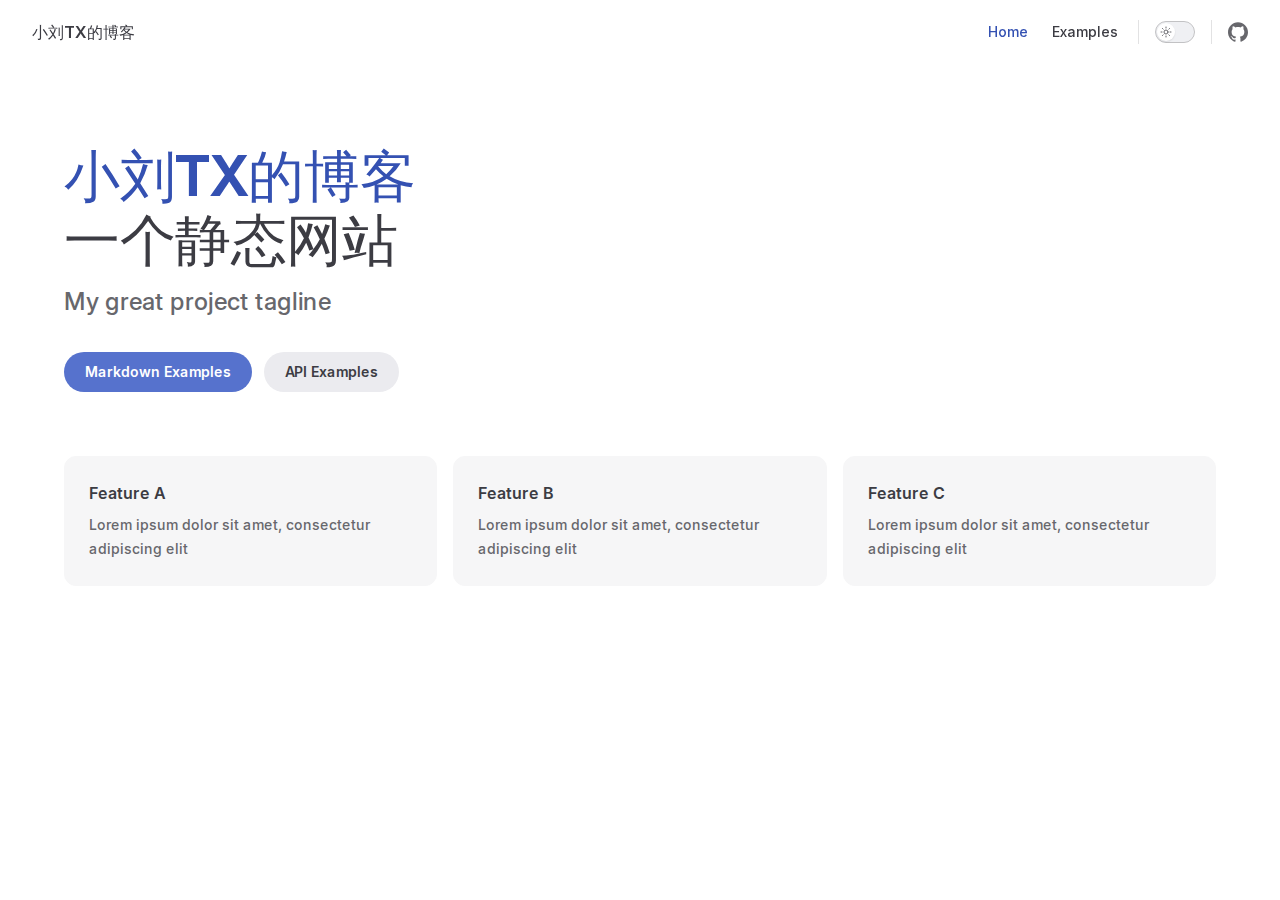
==== index.html @ 3597d949 "Add files via upload" ====
<!DOCTYPE html>
<html lang="en-US" dir="ltr">
  <head>
    <meta charset="utf-8">
    <meta name="viewport" content="width=device-width,initial-scale=1">
    <title>小刘TX的博客</title>
    <meta name="description" content="一个静态网站">
    <meta name="generator" content="VitePress v1.6.3">
    <link rel="preload stylesheet" href="/assets/style.DR-BJpzL.css" as="style">
    <link rel="preload stylesheet" href="/vp-icons.css" as="style">
    
    <script type="module" src="/assets/app.DN-K2FAy.js"></script>
    <link rel="preload" href="/assets/inter-roman-latin.Di8DUHzh.woff2" as="font" type="font/woff2" crossorigin="">
    <link rel="modulepreload" href="/assets/chunks/theme.DOI5r0Nc.js">
    <link rel="modulepreload" href="/assets/chunks/framework.Dh1jimFm.js">
    <link rel="modulepreload" href="/assets/index.md.BdASEzcj.lean.js">
    <script id="check-dark-mode">(()=>{const e=localStorage.getItem("vitepress-theme-appearance")||"auto",a=window.matchMedia("(prefers-color-scheme: dark)").matches;(!e||e==="auto"?a:e==="dark")&&document.documentElement.classList.add("dark")})();</script>
    <script id="check-mac-os">document.documentElement.classList.toggle("mac",/Mac|iPhone|iPod|iPad/i.test(navigator.platform));</script>
  </head>
  <body>
    <div id="app"><div class="Layout" data-v-cffda653><!--[--><!--]--><!--[--><span tabindex="-1" data-v-fb5bf28b></span><a href="#VPContent" class="VPSkipLink visually-hidden" data-v-fb5bf28b>Skip to content</a><!--]--><!----><header class="VPNav" data-v-cffda653 data-v-5a8ce4e8><div class="VPNavBar" data-v-5a8ce4e8 data-v-604f4d9f><div class="wrapper" data-v-604f4d9f><div class="container" data-v-604f4d9f><div class="title" data-v-604f4d9f><div class="VPNavBarTitle" data-v-604f4d9f data-v-f2cc0f52><a class="title" href="/" data-v-f2cc0f52><!--[--><!--]--><!----><span data-v-f2cc0f52>小刘TX的博客</span><!--[--><!--]--></a></div></div><div class="content" data-v-604f4d9f><div class="content-body" data-v-604f4d9f><!--[--><!--]--><div class="VPNavBarSearch search" data-v-604f4d9f><!----></div><nav aria-labelledby="main-nav-aria-label" class="VPNavBarMenu menu" data-v-604f4d9f data-v-b6fa5ab4><span id="main-nav-aria-label" class="visually-hidden" data-v-b6fa5ab4> Main Navigation </span><!--[--><!--[--><a class="VPLink link VPNavBarMenuLink active" href="/" tabindex="0" data-v-b6fa5ab4 data-v-6e73f214><!--[--><span data-v-6e73f214>Home</span><!--]--></a><!--]--><!--[--><a class="VPLink link VPNavBarMenuLink" href="/markdown-examples.html" tabindex="0" data-v-b6fa5ab4 data-v-6e73f214><!--[--><span data-v-6e73f214>Examples</span><!--]--></a><!--]--><!--]--></nav><!----><div class="VPNavBarAppearance appearance" data-v-604f4d9f data-v-b0b735d3><button class="VPSwitch VPSwitchAppearance" type="button" role="switch" title aria-checked="false" data-v-b0b735d3 data-v-f0756e4e data-v-28f9c697><span class="check" data-v-28f9c697><span class="icon" data-v-28f9c697><!--[--><span class="vpi-sun sun" data-v-f0756e4e></span><span class="vpi-moon moon" data-v-f0756e4e></span><!--]--></span></span></button></div><div class="VPSocialLinks VPNavBarSocialLinks social-links" data-v-604f4d9f data-v-5e07766b data-v-6dfe697a><!--[--><a class="VPSocialLink no-icon" href="https://github.com/vuejs/vitepress" aria-label="github" target="_blank" rel="noopener" data-v-6dfe697a data-v-dd1ff30a><span class="vpi-social-github"></span></a><!--]--></div><div class="VPFlyout VPNavBarExtra extra" data-v-604f4d9f data-v-d8165bf3 data-v-608fc5df><button type="button" class="button" aria-haspopup="true" aria-expanded="false" aria-label="extra navigation" data-v-608fc5df><span class="vpi-more-horizontal icon" data-v-608fc5df></span></button><div class="menu" data-v-608fc5df><div class="VPMenu" data-v-608fc5df data-v-5457ece8><!----><!--[--><!--[--><!----><div class="group" data-v-d8165bf3><div class="item appearance" data-v-d8165bf3><p class="label" data-v-d8165bf3>Appearance</p><div class="appearance-action" data-v-d8165bf3><button class="VPSwitch VPSwitchAppearance" type="button" role="switch" title aria-checked="false" data-v-d8165bf3 data-v-f0756e4e data-v-28f9c697><span class="check" data-v-28f9c697><span class="icon" data-v-28f9c697><!--[--><span class="vpi-sun sun" data-v-f0756e4e></span><span class="vpi-moon moon" data-v-f0756e4e></span><!--]--></span></span></button></div></div></div><div class="group" data-v-d8165bf3><div class="item social-links" data-v-d8165bf3><div class="VPSocialLinks social-links-list" data-v-d8165bf3 data-v-6dfe697a><!--[--><a class="VPSocialLink no-icon" href="https://github.com/vuejs/vitepress" aria-label="github" target="_blank" rel="noopener" data-v-6dfe697a data-v-dd1ff30a><span class="vpi-social-github"></span></a><!--]--></div></div></div><!--]--><!--]--></div></div></div><!--[--><!--]--><button type="button" class="VPNavBarHamburger hamburger" aria-label="mobile navigation" aria-expanded="false" aria-controls="VPNavScreen" data-v-604f4d9f data-v-2de481cb><span class="container" data-v-2de481cb><span class="top" data-v-2de481cb></span><span class="middle" data-v-2de481cb></span><span class="bottom" data-v-2de481cb></span></span></button></div></div></div></div><div class="divider" data-v-604f4d9f><div class="divider-line" data-v-604f4d9f></div></div></div><!----></header><!----><!----><div class="VPContent is-home" id="VPContent" data-v-cffda653 data-v-0aaffb21><div class="VPHome" data-v-0aaffb21 data-v-26cb7b18><!--[--><!--]--><div class="VPHero VPHomeHero" data-v-26cb7b18 data-v-3a90481c><div class="container" data-v-3a90481c><div class="main" data-v-3a90481c><!--[--><!--]--><!--[--><h1 class="heading" data-v-3a90481c><span class="name clip" data-v-3a90481c>小刘TX的博客</span><span class="text" data-v-3a90481c>一个静态网站</span></h1><p class="tagline" data-v-3a90481c>My great project tagline</p><!--]--><!--[--><!--]--><div class="actions" data-v-3a90481c><!--[--><div class="action" data-v-3a90481c><a class="VPButton medium brand" href="/markdown-examples.html" data-v-3a90481c data-v-71d1b9db>Markdown Examples</a></div><div class="action" data-v-3a90481c><a class="VPButton medium alt" href="/api-examples.html" data-v-3a90481c data-v-71d1b9db>API Examples</a></div><!--]--></div><!--[--><!--]--></div><!----></div></div><!--[--><!--]--><!--[--><!--]--><div class="VPFeatures VPHomeFeatures" data-v-26cb7b18 data-v-6d225be8><div class="container" data-v-6d225be8><div class="items" data-v-6d225be8><!--[--><div class="grid-3 item" data-v-6d225be8><div class="VPLink no-icon VPFeature" data-v-6d225be8 data-v-af49fdbc><!--[--><article class="box" data-v-af49fdbc><!----><h2 class="title" data-v-af49fdbc>Feature A</h2><p class="details" data-v-af49fdbc>Lorem ipsum dolor sit amet, consectetur adipiscing elit</p><!----></article><!--]--></div></div><div class="grid-3 item" data-v-6d225be8><div class="VPLink no-icon VPFeature" data-v-6d225be8 data-v-af49fdbc><!--[--><article class="box" data-v-af49fdbc><!----><h2 class="title" data-v-af49fdbc>Feature B</h2><p class="details" data-v-af49fdbc>Lorem ipsum dolor sit amet, consectetur adipiscing elit</p><!----></article><!--]--></div></div><div class="grid-3 item" data-v-6d225be8><div class="VPLink no-icon VPFeature" data-v-6d225be8 data-v-af49fdbc><!--[--><article class="box" data-v-af49fdbc><!----><h2 class="title" data-v-af49fdbc>Feature C</h2><p class="details" data-v-af49fdbc>Lorem ipsum dolor sit amet, consectetur adipiscing elit</p><!----></article><!--]--></div></div><!--]--></div></div></div><!--[--><!--]--><div class="vp-doc container" style="" data-v-26cb7b18 data-v-131999ff><!--[--><div style="position:relative;" data-v-26cb7b18><div></div></div><!--]--></div></div></div><!----><!--[--><!--]--></div></div>
    <script>window.__VP_HASH_MAP__=JSON.parse("{\"api-examples.md\":\"CRRh3xeI\",\"index.md\":\"BdASEzcj\",\"markdown-examples.md\":\"ediKJOVO\"}");window.__VP_SITE_DATA__=JSON.parse("{\"lang\":\"en-US\",\"dir\":\"ltr\",\"title\":\"小刘TX的博客\",\"description\":\"一个静态网站\",\"base\":\"/\",\"head\":[],\"router\":{\"prefetchLinks\":true},\"appearance\":true,\"themeConfig\":{\"nav\":[{\"text\":\"Home\",\"link\":\"/\"},{\"text\":\"Examples\",\"link\":\"/markdown-examples\"}],\"sidebar\":[{\"text\":\"Examples\",\"items\":[{\"text\":\"Markdown Examples\",\"link\":\"/markdown-examples\"},{\"text\":\"Runtime API Examples\",\"link\":\"/api-examples\"}]}],\"socialLinks\":[{\"icon\":\"github\",\"link\":\"https://github.com/vuejs/vitepress\"}]},\"locales\":{},\"scrollOffset\":134,\"cleanUrls\":false}");</script>
    
  </body>
</html>
---- assets/style.DR-BJpzL.css ----
@font-face{font-family:Inter;font-style:normal;font-weight:100 900;font-display:swap;src:url(/assets/inter-roman-cyrillic-ext.BBPuwvHQ.woff2) format("woff2");unicode-range:U+0460-052F,U+1C80-1C88,U+20B4,U+2DE0-2DFF,U+A640-A69F,U+FE2E-FE2F}@font-face{font-family:Inter;font-style:normal;font-weight:100 900;font-display:swap;src:url(/assets/inter-roman-cyrillic.C5lxZ8CY.woff2) format("woff2");unicode-range:U+0301,U+0400-045F,U+0490-0491,U+04B0-04B1,U+2116}@font-face{font-family:Inter;font-style:normal;font-weight:100 900;font-display:swap;src:url(/assets/inter-roman-greek-ext.CqjqNYQ-.woff2) format("woff2");unicode-range:U+1F00-1FFF}@font-face{font-family:Inter;font-style:normal;font-weight:100 900;font-display:swap;src:url(/assets/inter-roman-greek.BBVDIX6e.woff2) format("woff2");unicode-range:U+0370-0377,U+037A-037F,U+0384-038A,U+038C,U+038E-03A1,U+03A3-03FF}@font-face{font-family:Inter;font-style:normal;font-weight:100 900;font-display:swap;src:url(/assets/inter-roman-vietnamese.BjW4sHH5.woff2) format("woff2");unicode-range:U+0102-0103,U+0110-0111,U+0128-0129,U+0168-0169,U+01A0-01A1,U+01AF-01B0,U+0300-0301,U+0303-0304,U+0308-0309,U+0323,U+0329,U+1EA0-1EF9,U+20AB}@font-face{font-family:Inter;font-style:normal;font-weight:100 900;font-display:swap;src:url(/assets/inter-roman-latin-ext.4ZJIpNVo.woff2) format("woff2");unicode-range:U+0100-02AF,U+0304,U+0308,U+0329,U+1E00-1E9F,U+1EF2-1EFF,U+2020,U+20A0-20AB,U+20AD-20C0,U+2113,U+2C60-2C7F,U+A720-A7FF}@font-face{font-family:Inter;font-style:normal;font-weight:100 900;font-display:swap;src:url(/assets/inter-roman-latin.Di8DUHzh.woff2) format("woff2");unicode-range:U+0000-00FF,U+0131,U+0152-0153,U+02BB-02BC,U+02C6,U+02DA,U+02DC,U+0304,U+0308,U+0329,U+2000-206F,U+2074,U+20AC,U+2122,U+2191,U+2193,U+2212,U+2215,U+FEFF,U+FFFD}@font-face{font-family:Inter;font-style:italic;font-weight:100 900;font-display:swap;src:url(/assets/inter-italic-cyrillic-ext.r48I6akx.woff2) format("woff2");unicode-range:U+0460-052F,U+1C80-1C88,U+20B4,U+2DE0-2DFF,U+A640-A69F,U+FE2E-FE2F}@font-face{font-family:Inter;font-style:italic;font-weight:100 900;font-display:swap;src:url(/assets/inter-italic-cyrillic.By2_1cv3.woff2) format("woff2");unicode-range:U+0301,U+0400-045F,U+0490-0491,U+04B0-04B1,U+2116}@font-face{font-family:Inter;font-style:italic;font-weight:100 900;font-display:swap;src:url(/assets/inter-italic-greek-ext.1u6EdAuj.woff2) format("woff2");unicode-range:U+1F00-1FFF}@font-face{font-family:Inter;font-style:italic;font-weight:100 900;font-display:swap;src:url(/assets/inter-italic-greek.DJ8dCoTZ.woff2) format("woff2");unicode-range:U+0370-0377,U+037A-037F,U+0384-038A,U+038C,U+038E-03A1,U+03A3-03FF}@font-face{font-family:Inter;font-style:italic;font-weight:100 900;font-display:swap;src:url(/assets/inter-italic-vietnamese.BSbpV94h.woff2) format("woff2");unicode-range:U+0102-0103,U+0110-0111,U+0128-0129,U+0168-0169,U+01A0-01A1,U+01AF-01B0,U+0300-0301,U+0303-0304,U+0308-0309,U+0323,U+0329,U+1EA0-1EF9,U+20AB}@font-face{font-family:Inter;font-style:italic;font-weight:100 900;font-display:swap;src:url(/assets/inter-italic-latin-ext.CN1xVJS-.woff2) format("woff2");unicode-range:U+0100-02AF,U+0304,U+0308,U+0329,U+1E00-1E9F,U+1EF2-1EFF,U+2020,U+20A0-20AB,U+20AD-20C0,U+2113,U+2C60-2C7F,U+A720-A7FF}@font-face{font-family:Inter;font-style:italic;font-weight:100 900;font-display:swap;src:url(/assets/inter-italic-latin.C2AdPX0b.woff2) format("woff2");unicode-range:U+0000-00FF,U+0131,U+0152-0153,U+02BB-02BC,U+02C6,U+02DA,U+02DC,U+0304,U+0308,U+0329,U+2000-206F,U+2074,U+20AC,U+2122,U+2191,U+2193,U+2212,U+2215,U+FEFF,U+FFFD}@font-face{font-family:Punctuation SC;font-weight:400;src:local("PingFang SC Regular"),local("Noto Sans CJK SC"),local("Microsoft YaHei");unicode-range:U+201C,U+201D,U+2018,U+2019,U+2E3A,U+2014,U+2013,U+2026,U+00B7,U+007E,U+002F}@font-face{font-family:Punctuation SC;font-weight:500;src:local("PingFang SC Medium"),local("Noto Sans CJK SC"),local("Microsoft YaHei");unicode-range:U+201C,U+201D,U+2018,U+2019,U+2E3A,U+2014,U+2013,U+2026,U+00B7,U+007E,U+002F}@font-face{font-family:Punctuation SC;font-weight:600;src:local("PingFang SC Semibold"),local("Noto Sans CJK SC Bold"),local("Microsoft YaHei Bold");unicode-range:U+201C,U+201D,U+2018,U+2019,U+2E3A,U+2014,U+2013,U+2026,U+00B7,U+007E,U+002F}@font-face{font-family:Punctuation SC;font-weight:700;src:local("PingFang SC Semibold"),local("Noto Sans CJK SC Bold"),local("Microsoft YaHei Bold");unicode-range:U+201C,U+201D,U+2018,U+2019,U+2E3A,U+2014,U+2013,U+2026,U+00B7,U+007E,U+002F}:root{--vp-c-white: #ffffff;--vp-c-black: #000000;--vp-c-neutral: var(--vp-c-black);--vp-c-neutral-inverse: var(--vp-c-white)}.dark{--vp-c-neutral: var(--vp-c-white);--vp-c-neutral-inverse: var(--vp-c-black)}:root{--vp-c-gray-1: #dddde3;--vp-c-gray-2: #e4e4e9;--vp-c-gray-3: #ebebef;--vp-c-gray-soft: rgba(142, 150, 170, .14);--vp-c-indigo-1: #3451b2;--vp-c-indigo-2: #3a5ccc;--vp-c-indigo-3: #5672cd;--vp-c-indigo-soft: rgba(100, 108, 255, .14);--vp-c-purple-1: #6f42c1;--vp-c-purple-2: #7e4cc9;--vp-c-purple-3: #8e5cd9;--vp-c-purple-soft: rgba(159, 122, 234, .14);--vp-c-green-1: #18794e;--vp-c-green-2: #299764;--vp-c-green-3: #30a46c;--vp-c-green-soft: rgba(16, 185, 129, .14);--vp-c-yellow-1: #915930;--vp-c-yellow-2: #946300;--vp-c-yellow-3: #9f6a00;--vp-c-yellow-soft: rgba(234, 179, 8, .14);--vp-c-red-1: #b8272c;--vp-c-red-2: #d5393e;--vp-c-red-3: #e0575b;--vp-c-red-soft: rgba(244, 63, 94, .14);--vp-c-sponsor: #db2777}.dark{--vp-c-gray-1: #515c67;--vp-c-gray-2: #414853;--vp-c-gray-3: #32363f;--vp-c-gray-soft: rgba(101, 117, 133, .16);--vp-c-indigo-1: #a8b1ff;--vp-c-indigo-2: #5c73e7;--vp-c-indigo-3: #3e63dd;--vp-c-indigo-soft: rgba(100, 108, 255, .16);--vp-c-purple-1: #c8abfa;--vp-c-purple-2: #a879e6;--vp-c-purple-3: #8e5cd9;--vp-c-purple-soft: rgba(159, 122, 234, .16);--vp-c-green-1: #3dd68c;--vp-c-green-2: #30a46c;--vp-c-green-3: #298459;--vp-c-green-soft: rgba(16, 185, 129, .16);--vp-c-yellow-1: #f9b44e;--vp-c-yellow-2: #da8b17;--vp-c-yellow-3: #a46a0a;--vp-c-yellow-soft: rgba(234, 179, 8, .16);--vp-c-red-1: #f66f81;--vp-c-red-2: #f14158;--vp-c-red-3: #b62a3c;--vp-c-red-soft: rgba(244, 63, 94, .16)}:root{--vp-c-bg: #ffffff;--vp-c-bg-alt: #f6f6f7;--vp-c-bg-elv: #ffffff;--vp-c-bg-soft: #f6f6f7}.dark{--vp-c-bg: #1b1b1f;--vp-c-bg-alt: #161618;--vp-c-bg-elv: #202127;--vp-c-bg-soft: #202127}:root{--vp-c-border: #c2c2c4;--vp-c-divider: #e2e2e3;--vp-c-gutter: #e2e2e3}.dark{--vp-c-border: #3c3f44;--vp-c-divider: #2e2e32;--vp-c-gutter: #000000}:root{--vp-c-text-1: #3c3c43;--vp-c-text-2: #67676c;--vp-c-text-3: #929295}.dark{--vp-c-text-1: #dfdfd6;--vp-c-text-2: #98989f;--vp-c-text-3: #6a6a71}:root{--vp-c-default-1: var(--vp-c-gray-1);--vp-c-default-2: var(--vp-c-gray-2);--vp-c-default-3: var(--vp-c-gray-3);--vp-c-default-soft: var(--vp-c-gray-soft);--vp-c-brand-1: var(--vp-c-indigo-1);--vp-c-brand-2: var(--vp-c-indigo-2);--vp-c-brand-3: var(--vp-c-indigo-3);--vp-c-brand-soft: var(--vp-c-indigo-soft);--vp-c-brand: var(--vp-c-brand-1);--vp-c-tip-1: var(--vp-c-brand-1);--vp-c-tip-2: var(--vp-c-brand-2);--vp-c-tip-3: var(--vp-c-brand-3);--vp-c-tip-soft: var(--vp-c-brand-soft);--vp-c-note-1: var(--vp-c-brand-1);--vp-c-note-2: var(--vp-c-brand-2);--vp-c-note-3: var(--vp-c-brand-3);--vp-c-note-soft: var(--vp-c-brand-soft);--vp-c-success-1: var(--vp-c-green-1);--vp-c-success-2: var(--vp-c-green-2);--vp-c-success-3: var(--vp-c-green-3);--vp-c-success-soft: var(--vp-c-green-soft);--vp-c-important-1: var(--vp-c-purple-1);--vp-c-important-2: var(--vp-c-purple-2);--vp-c-important-3: var(--vp-c-purple-3);--vp-c-important-soft: var(--vp-c-purple-soft);--vp-c-warning-1: var(--vp-c-yellow-1);--vp-c-warning-2: var(--vp-c-yellow-2);--vp-c-warning-3: var(--vp-c-yellow-3);--vp-c-warning-soft: var(--vp-c-yellow-soft);--vp-c-danger-1: var(--vp-c-red-1);--vp-c-danger-2: var(--vp-c-red-2);--vp-c-danger-3: var(--vp-c-red-3);--vp-c-danger-soft: var(--vp-c-red-soft);--vp-c-caution-1: var(--vp-c-red-1);--vp-c-caution-2: var(--vp-c-red-2);--vp-c-caution-3: var(--vp-c-red-3);--vp-c-caution-soft: var(--vp-c-red-soft)}:root{--vp-font-family-base: "Inter", ui-sans-serif, system-ui, sans-serif, "Apple Color Emoji", "Segoe UI Emoji", "Segoe UI Symbol", "Noto Color Emoji";--vp-font-family-mono: ui-monospace, "Menlo", "Monaco", "Consolas", "Liberation Mono", "Courier New", monospace;font-optical-sizing:auto}:root:where(:lang(zh)){--vp-font-family-base: "Punctuation SC", "Inter", ui-sans-serif, system-ui, sans-serif, "Apple Color Emoji", "Segoe UI Emoji", "Segoe UI Symbol", "Noto Color Emoji"}:root{--vp-shadow-1: 0 1px 2px rgba(0, 0, 0, .04), 0 1px 2px rgba(0, 0, 0, .06);--vp-shadow-2: 0 3px 12px rgba(0, 0, 0, .07), 0 1px 4px rgba(0, 0, 0, .07);--vp-shadow-3: 0 12px 32px rgba(0, 0, 0, .1), 0 2px 6px rgba(0, 0, 0, .08);--vp-shadow-4: 0 14px 44px rgba(0, 0, 0, .12), 0 3px 9px rgba(0, 0, 0, .12);--vp-shadow-5: 0 18px 56px rgba(0, 0, 0, .16), 0 4px 12px rgba(0, 0, 0, .16)}:root{--vp-z-index-footer: 10;--vp-z-index-local-nav: 20;--vp-z-index-nav: 30;--vp-z-index-layout-top: 40;--vp-z-index-backdrop: 50;--vp-z-index-sidebar: 60}@media (min-width: 960px){:root{--vp-z-index-sidebar: 25}}:root{--vp-layout-max-width: 1440px}:root{--vp-header-anchor-symbol: "#"}:root{--vp-code-line-height: 1.7;--vp-code-font-size: .875em;--vp-code-color: var(--vp-c-brand-1);--vp-code-link-color: var(--vp-c-brand-1);--vp-code-link-hover-color: var(--vp-c-brand-2);--vp-code-bg: var(--vp-c-default-soft);--vp-code-block-color: var(--vp-c-text-2);--vp-code-block-bg: var(--vp-c-bg-alt);--vp-code-block-divider-color: var(--vp-c-gutter);--vp-code-lang-color: var(--vp-c-text-3);--vp-code-line-highlight-color: var(--vp-c-default-soft);--vp-code-line-number-color: var(--vp-c-text-3);--vp-code-line-diff-add-color: var(--vp-c-success-soft);--vp-code-line-diff-add-symbol-color: var(--vp-c-success-1);--vp-code-line-diff-remove-color: var(--vp-c-danger-soft);--vp-code-line-diff-remove-symbol-color: var(--vp-c-danger-1);--vp-code-line-warning-color: var(--vp-c-warning-soft);--vp-code-line-error-color: var(--vp-c-danger-soft);--vp-code-copy-code-border-color: var(--vp-c-divider);--vp-code-copy-code-bg: var(--vp-c-bg-soft);--vp-code-copy-code-hover-border-color: var(--vp-c-divider);--vp-code-copy-code-hover-bg: var(--vp-c-bg);--vp-code-copy-code-active-text: var(--vp-c-text-2);--vp-code-copy-copied-text-content: "Copied";--vp-code-tab-divider: var(--vp-code-block-divider-color);--vp-code-tab-text-color: var(--vp-c-text-2);--vp-code-tab-bg: var(--vp-code-block-bg);--vp-code-tab-hover-text-color: var(--vp-c-text-1);--vp-code-tab-active-text-color: var(--vp-c-text-1);--vp-code-tab-active-bar-color: var(--vp-c-brand-1)}:lang(es),:lang(pt){--vp-code-copy-copied-text-content: "Copiado"}:lang(fa){--vp-code-copy-copied-text-content: "کپی شد"}:lang(ko){--vp-code-copy-copied-text-content: "복사됨"}:lang(ru){--vp-code-copy-copied-text-content: "Скопировано"}:lang(zh){--vp-code-copy-copied-text-content: "已复制"}:root{--vp-button-brand-border: transparent;--vp-button-brand-text: var(--vp-c-white);--vp-button-brand-bg: var(--vp-c-brand-3);--vp-button-brand-hover-border: transparent;--vp-button-brand-hover-text: var(--vp-c-white);--vp-button-brand-hover-bg: var(--vp-c-brand-2);--vp-button-brand-active-border: transparent;--vp-button-brand-active-text: var(--vp-c-white);--vp-button-brand-active-bg: var(--vp-c-brand-1);--vp-button-alt-border: transparent;--vp-button-alt-text: var(--vp-c-text-1);--vp-button-alt-bg: var(--vp-c-default-3);--vp-button-alt-hover-border: transparent;--vp-button-alt-hover-text: var(--vp-c-text-1);--vp-button-alt-hover-bg: var(--vp-c-default-2);--vp-button-alt-active-border: transparent;--vp-button-alt-active-text: var(--vp-c-text-1);--vp-button-alt-active-bg: var(--vp-c-default-1);--vp-button-sponsor-border: var(--vp-c-text-2);--vp-button-sponsor-text: var(--vp-c-text-2);--vp-button-sponsor-bg: transparent;--vp-button-sponsor-hover-border: var(--vp-c-sponsor);--vp-button-sponsor-hover-text: var(--vp-c-sponsor);--vp-button-sponsor-hover-bg: transparent;--vp-button-sponsor-active-border: var(--vp-c-sponsor);--vp-button-sponsor-active-text: var(--vp-c-sponsor);--vp-button-sponsor-active-bg: transparent}:root{--vp-custom-block-font-size: 14px;--vp-custom-block-code-font-size: 13px;--vp-custom-block-info-border: transparent;--vp-custom-block-info-text: var(--vp-c-text-1);--vp-custom-block-info-bg: var(--vp-c-default-soft);--vp-custom-block-info-code-bg: var(--vp-c-default-soft);--vp-custom-block-note-border: transparent;--vp-custom-block-note-text: var(--vp-c-text-1);--vp-custom-block-note-bg: var(--vp-c-default-soft);--vp-custom-block-note-code-bg: var(--vp-c-default-soft);--vp-custom-block-tip-border: transparent;--vp-custom-block-tip-text: var(--vp-c-text-1);--vp-custom-block-tip-bg: var(--vp-c-tip-soft);--vp-custom-block-tip-code-bg: var(--vp-c-tip-soft);--vp-custom-block-important-border: transparent;--vp-custom-block-important-text: var(--vp-c-text-1);--vp-custom-block-important-bg: var(--vp-c-important-soft);--vp-custom-block-important-code-bg: var(--vp-c-important-soft);--vp-custom-block-warning-border: transparent;--vp-custom-block-warning-text: var(--vp-c-text-1);--vp-custom-block-warning-bg: var(--vp-c-warning-soft);--vp-custom-block-warning-code-bg: var(--vp-c-warning-soft);--vp-custom-block-danger-border: transparent;--vp-custom-block-danger-text: var(--vp-c-text-1);--vp-custom-block-danger-bg: var(--vp-c-danger-soft);--vp-custom-block-danger-code-bg: var(--vp-c-danger-soft);--vp-custom-block-caution-border: transparent;--vp-custom-block-caution-text: var(--vp-c-text-1);--vp-custom-block-caution-bg: var(--vp-c-caution-soft);--vp-custom-block-caution-code-bg: var(--vp-c-caution-soft);--vp-custom-block-details-border: var(--vp-custom-block-info-border);--vp-custom-block-details-text: var(--vp-custom-block-info-text);--vp-custom-block-details-bg: var(--vp-custom-block-info-bg);--vp-custom-block-details-code-bg: var(--vp-custom-block-info-code-bg)}:root{--vp-input-border-color: var(--vp-c-border);--vp-input-bg-color: var(--vp-c-bg-alt);--vp-input-switch-bg-color: var(--vp-c-default-soft)}:root{--vp-nav-height: 64px;--vp-nav-bg-color: var(--vp-c-bg);--vp-nav-screen-bg-color: var(--vp-c-bg);--vp-nav-logo-height: 24px}.hide-nav{--vp-nav-height: 0px}.hide-nav .VPSidebar{--vp-nav-height: 22px}:root{--vp-local-nav-bg-color: var(--vp-c-bg)}:root{--vp-sidebar-width: 272px;--vp-sidebar-bg-color: var(--vp-c-bg-alt)}:root{--vp-backdrop-bg-color: rgba(0, 0, 0, .6)}:root{--vp-home-hero-name-color: var(--vp-c-brand-1);--vp-home-hero-name-background: transparent;--vp-home-hero-image-background-image: none;--vp-home-hero-image-filter: none}:root{--vp-badge-info-border: transparent;--vp-badge-info-text: var(--vp-c-text-2);--vp-badge-info-bg: var(--vp-c-default-soft);--vp-badge-tip-border: transparent;--vp-badge-tip-text: var(--vp-c-tip-1);--vp-badge-tip-bg: var(--vp-c-tip-soft);--vp-badge-warning-border: transparent;--vp-badge-warning-text: var(--vp-c-warning-1);--vp-badge-warning-bg: var(--vp-c-warning-soft);--vp-badge-danger-border: transparent;--vp-badge-danger-text: var(--vp-c-danger-1);--vp-badge-danger-bg: var(--vp-c-danger-soft)}:root{--vp-carbon-ads-text-color: var(--vp-c-text-1);--vp-carbon-ads-poweredby-color: var(--vp-c-text-2);--vp-carbon-ads-bg-color: var(--vp-c-bg-soft);--vp-carbon-ads-hover-text-color: var(--vp-c-brand-1);--vp-carbon-ads-hover-poweredby-color: var(--vp-c-text-1)}:root{--vp-local-search-bg: var(--vp-c-bg);--vp-local-search-result-bg: var(--vp-c-bg);--vp-local-search-result-border: var(--vp-c-divider);--vp-local-search-result-selected-bg: var(--vp-c-bg);--vp-local-search-result-selected-border: var(--vp-c-brand-1);--vp-local-search-highlight-bg: var(--vp-c-brand-1);--vp-local-search-highlight-text: var(--vp-c-neutral-inverse)}@media (prefers-reduced-motion: reduce){*,:before,:after{animation-delay:-1ms!important;animation-duration:1ms!important;animation-iteration-count:1!important;background-attachment:initial!important;scroll-behavior:auto!important;transition-duration:0s!important;transition-delay:0s!important}}*,:before,:after{box-sizing:border-box}html{line-height:1.4;font-size:16px;-webkit-text-size-adjust:100%}html.dark{color-scheme:dark}body{margin:0;width:100%;min-width:320px;min-height:100vh;line-height:24px;font-family:var(--vp-font-family-base);font-size:16px;font-weight:400;color:var(--vp-c-text-1);background-color:var(--vp-c-bg);font-synthesis:style;text-rendering:optimizeLegibility;-webkit-font-smoothing:antialiased;-moz-osx-font-smoothing:grayscale}main{display:block}h1,h2,h3,h4,h5,h6{margin:0;line-height:24px;font-size:16px;font-weight:400}p{margin:0}strong,b{font-weight:600}a,area,button,[role=button],input,label,select,summary,textarea{touch-action:manipulation}a{color:inherit;text-decoration:inherit}ol,ul{list-style:none;margin:0;padding:0}blockquote{margin:0}pre,code,kbd,samp{font-family:var(--vp-font-family-mono)}img,svg,video,canvas,audio,iframe,embed,object{display:block}figure{margin:0}img,video{max-width:100%;height:auto}button,input,optgroup,select,textarea{border:0;padding:0;line-height:inherit;color:inherit}button{padding:0;font-family:inherit;background-color:transparent;background-image:none}button:enabled,[role=button]:enabled{cursor:pointer}button:focus,button:focus-visible{outline:1px dotted;outline:4px auto -webkit-focus-ring-color}button:focus:not(:focus-visible){outline:none!important}input:focus,textarea:focus,select:focus{outline:none}table{border-collapse:collapse}input{background-color:transparent}input:-ms-input-placeholder,textarea:-ms-input-placeholder{color:var(--vp-c-text-3)}input::-ms-input-placeholder,textarea::-ms-input-placeholder{color:var(--vp-c-text-3)}input::placeholder,textarea::placeholder{color:var(--vp-c-text-3)}input::-webkit-outer-spin-button,input::-webkit-inner-spin-button{-webkit-appearance:none;margin:0}input[type=number]{-moz-appearance:textfield}textarea{resize:vertical}select{-webkit-appearance:none}fieldset{margin:0;padding:0}h1,h2,h3,h4,h5,h6,li,p{overflow-wrap:break-word}vite-error-overlay{z-index:9999}mjx-container{overflow-x:auto}mjx-container>svg{display:inline-block;margin:auto}[class^=vpi-],[class*=" vpi-"],.vp-icon{width:1em;height:1em}[class^=vpi-].bg,[class*=" vpi-"].bg,.vp-icon.bg{background-size:100% 100%;background-color:transparent}[class^=vpi-]:not(.bg),[class*=" vpi-"]:not(.bg),.vp-icon:not(.bg){-webkit-mask:var(--icon) no-repeat;mask:var(--icon) no-repeat;-webkit-mask-size:100% 100%;mask-size:100% 100%;background-color:currentColor;color:inherit}.vpi-align-left{--icon: url("data:image/svg+xml,%3Csvg xmlns='http://www.w3.org/2000/svg' fill='none' stroke='currentColor' stroke-linecap='round' stroke-linejoin='round' stroke-width='2' viewBox='0 0 24 24'%3E%3Cpath d='M21 6H3M15 12H3M17 18H3'/%3E%3C/svg%3E")}.vpi-arrow-right,.vpi-arrow-down,.vpi-arrow-left,.vpi-arrow-up{--icon: url("data:image/svg+xml,%3Csvg xmlns='http://www.w3.org/2000/svg' fill='none' stroke='currentColor' stroke-linecap='round' stroke-linejoin='round' stroke-width='2' viewBox='0 0 24 24'%3E%3Cpath d='M5 12h14M12 5l7 7-7 7'/%3E%3C/svg%3E")}.vpi-chevron-right,.vpi-chevron-down,.vpi-chevron-left,.vpi-chevron-up{--icon: url("data:image/svg+xml,%3Csvg xmlns='http://www.w3.org/2000/svg' fill='none' stroke='currentColor' stroke-linecap='round' stroke-linejoin='round' stroke-width='2' viewBox='0 0 24 24'%3E%3Cpath d='m9 18 6-6-6-6'/%3E%3C/svg%3E")}.vpi-chevron-down,.vpi-arrow-down{transform:rotate(90deg)}.vpi-chevron-left,.vpi-arrow-left{transform:rotate(180deg)}.vpi-chevron-up,.vpi-arrow-up{transform:rotate(-90deg)}.vpi-square-pen{--icon: url("data:image/svg+xml,%3Csvg xmlns='http://www.w3.org/2000/svg' fill='none' stroke='currentColor' stroke-linecap='round' stroke-linejoin='round' stroke-width='2' viewBox='0 0 24 24'%3E%3Cpath d='M12 3H5a2 2 0 0 0-2 2v14a2 2 0 0 0 2 2h14a2 2 0 0 0 2-2v-7'/%3E%3Cpath d='M18.375 2.625a2.121 2.121 0 1 1 3 3L12 15l-4 1 1-4Z'/%3E%3C/svg%3E")}.vpi-plus{--icon: url("data:image/svg+xml,%3Csvg xmlns='http://www.w3.org/2000/svg' fill='none' stroke='currentColor' stroke-linecap='round' stroke-linejoin='round' stroke-width='2' viewBox='0 0 24 24'%3E%3Cpath d='M5 12h14M12 5v14'/%3E%3C/svg%3E")}.vpi-sun{--icon: url("data:image/svg+xml,%3Csvg xmlns='http://www.w3.org/2000/svg' fill='none' stroke='currentColor' stroke-linecap='round' stroke-linejoin='round' stroke-width='2' viewBox='0 0 24 24'%3E%3Ccircle cx='12' cy='12' r='4'/%3E%3Cpath d='M12 2v2M12 20v2M4.93 4.93l1.41 1.41M17.66 17.66l1.41 1.41M2 12h2M20 12h2M6.34 17.66l-1.41 1.41M19.07 4.93l-1.41 1.41'/%3E%3C/svg%3E")}.vpi-moon{--icon: url("data:image/svg+xml,%3Csvg xmlns='http://www.w3.org/2000/svg' fill='none' stroke='currentColor' stroke-linecap='round' stroke-linejoin='round' stroke-width='2' viewBox='0 0 24 24'%3E%3Cpath d='M12 3a6 6 0 0 0 9 9 9 9 0 1 1-9-9Z'/%3E%3C/svg%3E")}.vpi-more-horizontal{--icon: url("data:image/svg+xml,%3Csvg xmlns='http://www.w3.org/2000/svg' fill='none' stroke='currentColor' stroke-linecap='round' stroke-linejoin='round' stroke-width='2' viewBox='0 0 24 24'%3E%3Ccircle cx='12' cy='12' r='1'/%3E%3Ccircle cx='19' cy='12' r='1'/%3E%3Ccircle cx='5' cy='12' r='1'/%3E%3C/svg%3E")}.vpi-languages{--icon: url("data:image/svg+xml,%3Csvg xmlns='http://www.w3.org/2000/svg' fill='none' stroke='currentColor' stroke-linecap='round' stroke-linejoin='round' stroke-width='2' viewBox='0 0 24 24'%3E%3Cpath d='m5 8 6 6M4 14l6-6 2-3M2 5h12M7 2h1M22 22l-5-10-5 10M14 18h6'/%3E%3C/svg%3E")}.vpi-heart{--icon: url("data:image/svg+xml,%3Csvg xmlns='http://www.w3.org/2000/svg' fill='none' stroke='currentColor' stroke-linecap='round' stroke-linejoin='round' stroke-width='2' viewBox='0 0 24 24'%3E%3Cpath d='M19 14c1.49-1.46 3-3.21 3-5.5A5.5 5.5 0 0 0 16.5 3c-1.76 0-3 .5-4.5 2-1.5-1.5-2.74-2-4.5-2A5.5 5.5 0 0 0 2 8.5c0 2.3 1.5 4.05 3 5.5l7 7Z'/%3E%3C/svg%3E")}.vpi-search{--icon: url("data:image/svg+xml,%3Csvg xmlns='http://www.w3.org/2000/svg' fill='none' stroke='currentColor' stroke-linecap='round' stroke-linejoin='round' stroke-width='2' viewBox='0 0 24 24'%3E%3Ccircle cx='11' cy='11' r='8'/%3E%3Cpath d='m21 21-4.3-4.3'/%3E%3C/svg%3E")}.vpi-layout-list{--icon: url("data:image/svg+xml,%3Csvg xmlns='http://www.w3.org/2000/svg' fill='none' stroke='currentColor' stroke-linecap='round' stroke-linejoin='round' stroke-width='2' viewBox='0 0 24 24'%3E%3Crect width='7' height='7' x='3' y='3' rx='1'/%3E%3Crect width='7' height='7' x='3' y='14' rx='1'/%3E%3Cpath d='M14 4h7M14 9h7M14 15h7M14 20h7'/%3E%3C/svg%3E")}.vpi-delete{--icon: url("data:image/svg+xml,%3Csvg xmlns='http://www.w3.org/2000/svg' fill='none' stroke='currentColor' stroke-linecap='round' stroke-linejoin='round' stroke-width='2' viewBox='0 0 24 24'%3E%3Cpath d='M20 5H9l-7 7 7 7h11a2 2 0 0 0 2-2V7a2 2 0 0 0-2-2ZM18 9l-6 6M12 9l6 6'/%3E%3C/svg%3E")}.vpi-corner-down-left{--icon: url("data:image/svg+xml,%3Csvg xmlns='http://www.w3.org/2000/svg' fill='none' stroke='currentColor' stroke-linecap='round' stroke-linejoin='round' stroke-width='2' viewBox='0 0 24 24'%3E%3Cpath d='m9 10-5 5 5 5'/%3E%3Cpath d='M20 4v7a4 4 0 0 1-4 4H4'/%3E%3C/svg%3E")}:root{--vp-icon-copy: url("data:image/svg+xml,%3Csvg xmlns='http://www.w3.org/2000/svg' fill='none' stroke='rgba(128,128,128,1)' stroke-linecap='round' stroke-linejoin='round' stroke-width='2' viewBox='0 0 24 24'%3E%3Crect width='8' height='4' x='8' y='2' rx='1' ry='1'/%3E%3Cpath d='M16 4h2a2 2 0 0 1 2 2v14a2 2 0 0 1-2 2H6a2 2 0 0 1-2-2V6a2 2 0 0 1 2-2h2'/%3E%3C/svg%3E");--vp-icon-copied: url("data:image/svg+xml,%3Csvg xmlns='http://www.w3.org/2000/svg' fill='none' stroke='rgba(128,128,128,1)' stroke-linecap='round' stroke-linejoin='round' stroke-width='2' viewBox='0 0 24 24'%3E%3Crect width='8' height='4' x='8' y='2' rx='1' ry='1'/%3E%3Cpath d='M16 4h2a2 2 0 0 1 2 2v14a2 2 0 0 1-2 2H6a2 2 0 0 1-2-2V6a2 2 0 0 1 2-2h2'/%3E%3Cpath d='m9 14 2 2 4-4'/%3E%3C/svg%3E")}.visually-hidden{position:absolute;width:1px;height:1px;white-space:nowrap;clip:rect(0 0 0 0);clip-path:inset(50%);overflow:hidden}.custom-block{border:1px solid transparent;border-radius:8px;padding:16px 16px 8px;line-height:24px;font-size:var(--vp-custom-block-font-size);color:var(--vp-c-text-2)}.custom-block.info{border-color:var(--vp-custom-block-info-border);color:var(--vp-custom-block-info-text);background-color:var(--vp-custom-block-info-bg)}.custom-block.info a,.custom-block.info code{color:var(--vp-c-brand-1)}.custom-block.info a:hover,.custom-block.info a:hover>code{color:var(--vp-c-brand-2)}.custom-block.info code{background-color:var(--vp-custom-block-info-code-bg)}.custom-block.note{border-color:var(--vp-custom-block-note-border);color:var(--vp-custom-block-note-text);background-color:var(--vp-custom-block-note-bg)}.custom-block.note a,.custom-block.note code{color:var(--vp-c-brand-1)}.custom-block.note a:hover,.custom-block.note a:hover>code{color:var(--vp-c-brand-2)}.custom-block.note code{background-color:var(--vp-custom-block-note-code-bg)}.custom-block.tip{border-color:var(--vp-custom-block-tip-border);color:var(--vp-custom-block-tip-text);background-color:var(--vp-custom-block-tip-bg)}.custom-block.tip a,.custom-block.tip code{color:var(--vp-c-tip-1)}.custom-block.tip a:hover,.custom-block.tip a:hover>code{color:var(--vp-c-tip-2)}.custom-block.tip code{background-color:var(--vp-custom-block-tip-code-bg)}.custom-block.important{border-color:var(--vp-custom-block-important-border);color:var(--vp-custom-block-important-text);background-color:var(--vp-custom-block-important-bg)}.custom-block.important a,.custom-block.important code{color:var(--vp-c-important-1)}.custom-block.important a:hover,.custom-block.important a:hover>code{color:var(--vp-c-important-2)}.custom-block.important code{background-color:var(--vp-custom-block-important-code-bg)}.custom-block.warning{border-color:var(--vp-custom-block-warning-border);color:var(--vp-custom-block-warning-text);background-color:var(--vp-custom-block-warning-bg)}.custom-block.warning a,.custom-block.warning code{color:var(--vp-c-warning-1)}.custom-block.warning a:hover,.custom-block.warning a:hover>code{color:var(--vp-c-warning-2)}.custom-block.warning code{background-color:var(--vp-custom-block-warning-code-bg)}.custom-block.danger{border-color:var(--vp-custom-block-danger-border);color:var(--vp-custom-block-danger-text);background-color:var(--vp-custom-block-danger-bg)}.custom-block.danger a,.custom-block.danger code{color:var(--vp-c-danger-1)}.custom-block.danger a:hover,.custom-block.danger a:hover>code{color:var(--vp-c-danger-2)}.custom-block.danger code{background-color:var(--vp-custom-block-danger-code-bg)}.custom-block.caution{border-color:var(--vp-custom-block-caution-border);color:var(--vp-custom-block-caution-text);background-color:var(--vp-custom-block-caution-bg)}.custom-block.caution a,.custom-block.caution code{color:var(--vp-c-caution-1)}.custom-block.caution a:hover,.custom-block.caution a:hover>code{color:var(--vp-c-caution-2)}.custom-block.caution code{background-color:var(--vp-custom-block-caution-code-bg)}.custom-block.details{border-color:var(--vp-custom-block-details-border);color:var(--vp-custom-block-details-text);background-color:var(--vp-custom-block-details-bg)}.custom-block.details a{color:var(--vp-c-brand-1)}.custom-block.details a:hover,.custom-block.details a:hover>code{color:var(--vp-c-brand-2)}.custom-block.details code{background-color:var(--vp-custom-block-details-code-bg)}.custom-block-title{font-weight:600}.custom-block p+p{margin:8px 0}.custom-block.details summary{margin:0 0 8px;font-weight:700;cursor:pointer;-webkit-user-select:none;user-select:none}.custom-block.details summary+p{margin:8px 0}.custom-block a{color:inherit;font-weight:600;text-decoration:underline;text-underline-offset:2px;transition:opacity .25s}.custom-block a:hover{opacity:.75}.custom-block code{font-size:var(--vp-custom-block-code-font-size)}.custom-block.custom-block th,.custom-block.custom-block blockquote>p{font-size:var(--vp-custom-block-font-size);color:inherit}.dark .vp-code span{color:var(--shiki-dark, inherit)}html:not(.dark) .vp-code span{color:var(--shiki-light, inherit)}.vp-code-group{margin-top:16px}.vp-code-group .tabs{position:relative;display:flex;margin-right:-24px;margin-left:-24px;padding:0 12px;background-color:var(--vp-code-tab-bg);overflow-x:auto;overflow-y:hidden;box-shadow:inset 0 -1px var(--vp-code-tab-divider)}@media (min-width: 640px){.vp-code-group .tabs{margin-right:0;margin-left:0;border-radius:8px 8px 0 0}}.vp-code-group .tabs input{position:fixed;opacity:0;pointer-events:none}.vp-code-group .tabs label{position:relative;display:inline-block;border-bottom:1px solid transparent;padding:0 12px;line-height:48px;font-size:14px;font-weight:500;color:var(--vp-code-tab-text-color);white-space:nowrap;cursor:pointer;transition:color .25s}.vp-code-group .tabs label:after{position:absolute;right:8px;bottom:-1px;left:8px;z-index:1;height:2px;border-radius:2px;content:"";background-color:transparent;transition:background-color .25s}.vp-code-group label:hover{color:var(--vp-code-tab-hover-text-color)}.vp-code-group input:checked+label{color:var(--vp-code-tab-active-text-color)}.vp-code-group input:checked+label:after{background-color:var(--vp-code-tab-active-bar-color)}.vp-code-group div[class*=language-],.vp-block{display:none;margin-top:0!important;border-top-left-radius:0!important;border-top-right-radius:0!important}.vp-code-group div[class*=language-].active,.vp-block.active{display:block}.vp-block{padding:20px 24px}.vp-doc h1,.vp-doc h2,.vp-doc h3,.vp-doc h4,.vp-doc h5,.vp-doc h6{position:relative;font-weight:600;outline:none}.vp-doc h1{letter-spacing:-.02em;line-height:40px;font-size:28px}.vp-doc h2{margin:48px 0 16px;border-top:1px solid var(--vp-c-divider);padding-top:24px;letter-spacing:-.02em;line-height:32px;font-size:24px}.vp-doc h3{margin:32px 0 0;letter-spacing:-.01em;line-height:28px;font-size:20px}.vp-doc h4{margin:24px 0 0;letter-spacing:-.01em;line-height:24px;font-size:18px}.vp-doc .header-anchor{position:absolute;top:0;left:0;margin-left:-.87em;font-weight:500;-webkit-user-select:none;user-select:none;opacity:0;text-decoration:none;transition:color .25s,opacity .25s}.vp-doc .header-anchor:before{content:var(--vp-header-anchor-symbol)}.vp-doc h1:hover .header-anchor,.vp-doc h1 .header-anchor:focus,.vp-doc h2:hover .header-anchor,.vp-doc h2 .header-anchor:focus,.vp-doc h3:hover .header-anchor,.vp-doc h3 .header-anchor:focus,.vp-doc h4:hover .header-anchor,.vp-doc h4 .header-anchor:focus,.vp-doc h5:hover .header-anchor,.vp-doc h5 .header-anchor:focus,.vp-doc h6:hover .header-anchor,.vp-doc h6 .header-anchor:focus{opacity:1}@media (min-width: 768px){.vp-doc h1{letter-spacing:-.02em;line-height:40px;font-size:32px}}.vp-doc h2 .header-anchor{top:24px}.vp-doc p,.vp-doc summary{margin:16px 0}.vp-doc p{line-height:28px}.vp-doc blockquote{margin:16px 0;border-left:2px solid var(--vp-c-divider);padding-left:16px;transition:border-color .5s;color:var(--vp-c-text-2)}.vp-doc blockquote>p{margin:0;font-size:16px;transition:color .5s}.vp-doc a{font-weight:500;color:var(--vp-c-brand-1);text-decoration:underline;text-underline-offset:2px;transition:color .25s,opacity .25s}.vp-doc a:hover{color:var(--vp-c-brand-2)}.vp-doc strong{font-weight:600}.vp-doc ul,.vp-doc ol{padding-left:1.25rem;margin:16px 0}.vp-doc ul{list-style:disc}.vp-doc ol{list-style:decimal}.vp-doc li+li{margin-top:8px}.vp-doc li>ol,.vp-doc li>ul{margin:8px 0 0}.vp-doc table{display:block;border-collapse:collapse;margin:20px 0;overflow-x:auto}.vp-doc tr{background-color:var(--vp-c-bg);border-top:1px solid var(--vp-c-divider);transition:background-color .5s}.vp-doc tr:nth-child(2n){background-color:var(--vp-c-bg-soft)}.vp-doc th,.vp-doc td{border:1px solid var(--vp-c-divider);padding:8px 16px}.vp-doc th{text-align:left;font-size:14px;font-weight:600;color:var(--vp-c-text-2);background-color:var(--vp-c-bg-soft)}.vp-doc td{font-size:14px}.vp-doc hr{margin:16px 0;border:none;border-top:1px solid var(--vp-c-divider)}.vp-doc .custom-block{margin:16px 0}.vp-doc .custom-block p{margin:8px 0;line-height:24px}.vp-doc .custom-block p:first-child{margin:0}.vp-doc .custom-block div[class*=language-]{margin:8px 0;border-radius:8px}.vp-doc .custom-block div[class*=language-] code{font-weight:400;background-color:transparent}.vp-doc .custom-block .vp-code-group .tabs{margin:0;border-radius:8px 8px 0 0}.vp-doc :not(pre,h1,h2,h3,h4,h5,h6)>code{font-size:var(--vp-code-font-size);color:var(--vp-code-color)}.vp-doc :not(pre)>code{border-radius:4px;padding:3px 6px;background-color:var(--vp-code-bg);transition:color .25s,background-color .5s}.vp-doc a>code{color:var(--vp-code-link-color)}.vp-doc a:hover>code{color:var(--vp-code-link-hover-color)}.vp-doc h1>code,.vp-doc h2>code,.vp-doc h3>code,.vp-doc h4>code{font-size:.9em}.vp-doc div[class*=language-],.vp-block{position:relative;margin:16px -24px;background-color:var(--vp-code-block-bg);overflow-x:auto;transition:background-color .5s}@media (min-width: 640px){.vp-doc div[class*=language-],.vp-block{border-radius:8px;margin:16px 0}}@media (max-width: 639px){.vp-doc li div[class*=language-]{border-radius:8px 0 0 8px}}.vp-doc div[class*=language-]+div[class*=language-],.vp-doc div[class$=-api]+div[class*=language-],.vp-doc div[class*=language-]+div[class$=-api]>div[class*=language-]{margin-top:-8px}.vp-doc [class*=language-] pre,.vp-doc [class*=language-] code{direction:ltr;text-align:left;white-space:pre;word-spacing:normal;word-break:normal;word-wrap:normal;-moz-tab-size:4;-o-tab-size:4;tab-size:4;-webkit-hyphens:none;-moz-hyphens:none;-ms-hyphens:none;hyphens:none}.vp-doc [class*=language-] pre{position:relative;z-index:1;margin:0;padding:20px 0;background:transparent;overflow-x:auto}.vp-doc [class*=language-] code{display:block;padding:0 24px;width:fit-content;min-width:100%;line-height:var(--vp-code-line-height);font-size:var(--vp-code-font-size);color:var(--vp-code-block-color);transition:color .5s}.vp-doc [class*=language-] code .highlighted{background-color:var(--vp-code-line-highlight-color);transition:background-color .5s;margin:0 -24px;padding:0 24px;width:calc(100% + 48px);display:inline-block}.vp-doc [class*=language-] code .highlighted.error{background-color:var(--vp-code-line-error-color)}.vp-doc [class*=language-] code .highlighted.warning{background-color:var(--vp-code-line-warning-color)}.vp-doc [class*=language-] code .diff{transition:background-color .5s;margin:0 -24px;padding:0 24px;width:calc(100% + 48px);display:inline-block}.vp-doc [class*=language-] code .diff:before{position:absolute;left:10px}.vp-doc [class*=language-] .has-focused-lines .line:not(.has-focus){filter:blur(.095rem);opacity:.4;transition:filter .35s,opacity .35s}.vp-doc [class*=language-] .has-focused-lines .line:not(.has-focus){opacity:.7;transition:filter .35s,opacity .35s}.vp-doc [class*=language-]:hover .has-focused-lines .line:not(.has-focus){filter:blur(0);opacity:1}.vp-doc [class*=language-] code .diff.remove{background-color:var(--vp-code-line-diff-remove-color);opacity:.7}.vp-doc [class*=language-] code .diff.remove:before{content:"-";color:var(--vp-code-line-diff-remove-symbol-color)}.vp-doc [class*=language-] code .diff.add{background-color:var(--vp-code-line-diff-add-color)}.vp-doc [class*=language-] code .diff.add:before{content:"+";color:var(--vp-code-line-diff-add-symbol-color)}.vp-doc div[class*=language-].line-numbers-mode{padding-left:32px}.vp-doc .line-numbers-wrapper{position:absolute;top:0;bottom:0;left:0;z-index:3;border-right:1px solid var(--vp-code-block-divider-color);padding-top:20px;width:32px;text-align:center;font-family:var(--vp-font-family-mono);line-height:var(--vp-code-line-height);font-size:var(--vp-code-font-size);color:var(--vp-code-line-number-color);transition:border-color .5s,color .5s}.vp-doc [class*=language-]>button.copy{direction:ltr;position:absolute;top:12px;right:12px;z-index:3;border:1px solid var(--vp-code-copy-code-border-color);border-radius:4px;width:40px;height:40px;background-color:var(--vp-code-copy-code-bg);opacity:0;cursor:pointer;background-image:var(--vp-icon-copy);background-position:50%;background-size:20px;background-repeat:no-repeat;transition:border-color .25s,background-color .25s,opacity .25s}.vp-doc [class*=language-]:hover>button.copy,.vp-doc [class*=language-]>button.copy:focus{opacity:1}.vp-doc [class*=language-]>button.copy:hover,.vp-doc [class*=language-]>button.copy.copied{border-color:var(--vp-code-copy-code-hover-border-color);background-color:var(--vp-code-copy-code-hover-bg)}.vp-doc [class*=language-]>button.copy.copied,.vp-doc [class*=language-]>button.copy:hover.copied{border-radius:0 4px 4px 0;background-color:var(--vp-code-copy-code-hover-bg);background-image:var(--vp-icon-copied)}.vp-doc [class*=language-]>button.copy.copied:before,.vp-doc [class*=language-]>button.copy:hover.copied:before{position:relative;top:-1px;transform:translate(calc(-100% - 1px));display:flex;justify-content:center;align-items:center;border:1px solid var(--vp-code-copy-code-hover-border-color);border-right:0;border-radius:4px 0 0 4px;padding:0 10px;width:fit-content;height:40px;text-align:center;font-size:12px;font-weight:500;color:var(--vp-code-copy-code-active-text);background-color:var(--vp-code-copy-code-hover-bg);white-space:nowrap;content:var(--vp-code-copy-copied-text-content)}.vp-doc [class*=language-]>span.lang{position:absolute;top:2px;right:8px;z-index:2;font-size:12px;font-weight:500;-webkit-user-select:none;user-select:none;color:var(--vp-code-lang-color);transition:color .4s,opacity .4s}.vp-doc [class*=language-]:hover>button.copy+span.lang,.vp-doc [class*=language-]>button.copy:focus+span.lang{opacity:0}.vp-doc .VPTeamMembers{margin-top:24px}.vp-doc .VPTeamMembers.small.count-1 .container{margin:0!important;max-width:calc((100% - 24px)/2)!important}.vp-doc .VPTeamMembers.small.count-2 .container,.vp-doc .VPTeamMembers.small.count-3 .container{max-width:100%!important}.vp-doc .VPTeamMembers.medium.count-1 .container{margin:0!important;max-width:calc((100% - 24px)/2)!important}:is(.vp-external-link-icon,.vp-doc a[href*="://"],.vp-doc a[target=_blank]):not(:is(.no-icon,svg a,:has(img,svg))):after{display:inline-block;margin-top:-1px;margin-left:4px;width:11px;height:11px;background:currentColor;color:var(--vp-c-text-3);flex-shrink:0;--icon: url("data:image/svg+xml, %3Csvg xmlns='http://www.w3.org/2000/svg' viewBox='0 0 24 24' %3E%3Cpath d='M0 0h24v24H0V0z' fill='none' /%3E%3Cpath d='M9 5v2h6.59L4 18.59 5.41 20 17 8.41V15h2V5H9z' /%3E%3C/svg%3E");-webkit-mask-image:var(--icon);mask-image:var(--icon)}.vp-external-link-icon:after{content:""}.external-link-icon-enabled :is(.vp-doc a[href*="://"],.vp-doc a[target=_blank]):not(:is(.no-icon,svg a,:has(img,svg))):after{content:"";color:currentColor}.vp-sponsor{border-radius:16px;overflow:hidden}.vp-sponsor.aside{border-radius:12px}.vp-sponsor-section+.vp-sponsor-section{margin-top:4px}.vp-sponsor-tier{margin:0 0 4px!important;text-align:center;letter-spacing:1px!important;line-height:24px;width:100%;font-weight:600;color:var(--vp-c-text-2);background-color:var(--vp-c-bg-soft)}.vp-sponsor.normal .vp-sponsor-tier{padding:13px 0 11px;font-size:14px}.vp-sponsor.aside .vp-sponsor-tier{padding:9px 0 7px;font-size:12px}.vp-sponsor-grid+.vp-sponsor-tier{margin-top:4px}.vp-sponsor-grid{display:flex;flex-wrap:wrap;gap:4px}.vp-sponsor-grid.xmini .vp-sponsor-grid-link{height:64px}.vp-sponsor-grid.xmini .vp-sponsor-grid-image{max-width:64px;max-height:22px}.vp-sponsor-grid.mini .vp-sponsor-grid-link{height:72px}.vp-sponsor-grid.mini .vp-sponsor-grid-image{max-width:96px;max-height:24px}.vp-sponsor-grid.small .vp-sponsor-grid-link{height:96px}.vp-sponsor-grid.small .vp-sponsor-grid-image{max-width:96px;max-height:24px}.vp-sponsor-grid.medium .vp-sponsor-grid-link{height:112px}.vp-sponsor-grid.medium .vp-sponsor-grid-image{max-width:120px;max-height:36px}.vp-sponsor-grid.big .vp-sponsor-grid-link{height:184px}.vp-sponsor-grid.big .vp-sponsor-grid-image{max-width:192px;max-height:56px}.vp-sponsor-grid[data-vp-grid="2"] .vp-sponsor-grid-item{width:calc((100% - 4px)/2)}.vp-sponsor-grid[data-vp-grid="3"] .vp-sponsor-grid-item{width:calc((100% - 4px * 2) / 3)}.vp-sponsor-grid[data-vp-grid="4"] .vp-sponsor-grid-item{width:calc((100% - 12px)/4)}.vp-sponsor-grid[data-vp-grid="5"] .vp-sponsor-grid-item{width:calc((100% - 16px)/5)}.vp-sponsor-grid[data-vp-grid="6"] .vp-sponsor-grid-item{width:calc((100% - 4px * 5) / 6)}.vp-sponsor-grid-item{flex-shrink:0;width:100%;background-color:var(--vp-c-bg-soft);transition:background-color .25s}.vp-sponsor-grid-item:hover{background-color:var(--vp-c-default-soft)}.vp-sponsor-grid-item:hover .vp-sponsor-grid-image{filter:grayscale(0) invert(0)}.vp-sponsor-grid-item.empty:hover{background-color:var(--vp-c-bg-soft)}.dark .vp-sponsor-grid-item:hover{background-color:var(--vp-c-white)}.dark .vp-sponsor-grid-item.empty:hover{background-color:var(--vp-c-bg-soft)}.vp-sponsor-grid-link{display:flex}.vp-sponsor-grid-box{display:flex;justify-content:center;align-items:center;width:100%}.vp-sponsor-grid-image{max-width:100%;filter:grayscale(1);transition:filter .25s}.dark .vp-sponsor-grid-image{filter:grayscale(1) invert(1)}.VPBadge{display:inline-block;margin-left:2px;border:1px solid transparent;border-radius:12px;padding:0 10px;line-height:22px;font-size:12px;font-weight:500;transform:translateY(-2px)}.VPBadge.small{padding:0 6px;line-height:18px;font-size:10px;transform:translateY(-8px)}.VPDocFooter .VPBadge{display:none}.vp-doc h1>.VPBadge{margin-top:4px;vertical-align:top}.vp-doc h2>.VPBadge{margin-top:3px;padding:0 8px;vertical-align:top}.vp-doc h3>.VPBadge{vertical-align:middle}.vp-doc h4>.VPBadge,.vp-doc h5>.VPBadge,.vp-doc h6>.VPBadge{vertical-align:middle;line-height:18px}.VPBadge.info{border-color:var(--vp-badge-info-border);color:var(--vp-badge-info-text);background-color:var(--vp-badge-info-bg)}.VPBadge.tip{border-color:var(--vp-badge-tip-border);color:var(--vp-badge-tip-text);background-color:var(--vp-badge-tip-bg)}.VPBadge.warning{border-color:var(--vp-badge-warning-border);color:var(--vp-badge-warning-text);background-color:var(--vp-badge-warning-bg)}.VPBadge.danger{border-color:var(--vp-badge-danger-border);color:var(--vp-badge-danger-text);background-color:var(--vp-badge-danger-bg)}.VPBackdrop[data-v-6f1c9ed7]{position:fixed;top:0;right:0;bottom:0;left:0;z-index:var(--vp-z-index-backdrop);background:var(--vp-backdrop-bg-color);transition:opacity .5s}.VPBackdrop.fade-enter-from[data-v-6f1c9ed7],.VPBackdrop.fade-leave-to[data-v-6f1c9ed7]{opacity:0}.VPBackdrop.fade-leave-active[data-v-6f1c9ed7]{transition-duration:.25s}@media (min-width: 1280px){.VPBackdrop[data-v-6f1c9ed7]{display:none}}.NotFound[data-v-116eb927]{padding:64px 24px 96px;text-align:center}@media (min-width: 768px){.NotFound[data-v-116eb927]{padding:96px 32px 168px}}.code[data-v-116eb927]{line-height:64px;font-size:64px;font-weight:600}.title[data-v-116eb927]{padding-top:12px;letter-spacing:2px;line-height:20px;font-size:20px;font-weight:700}.divider[data-v-116eb927]{margin:24px auto 18px;width:64px;height:1px;background-color:var(--vp-c-divider)}.quote[data-v-116eb927]{margin:0 auto;max-width:256px;font-size:14px;font-weight:500;color:var(--vp-c-text-2)}.action[data-v-116eb927]{padding-top:20px}.link[data-v-116eb927]{display:inline-block;border:1px solid var(--vp-c-brand-1);border-radius:16px;padding:3px 16px;font-size:14px;font-weight:500;color:var(--vp-c-brand-1);transition:border-color .25s,color .25s}.link[data-v-116eb927]:hover{border-color:var(--vp-c-brand-2);color:var(--vp-c-brand-2)}.root[data-v-fc16409b]{position:relative;z-index:1}.nested[data-v-fc16409b]{padding-right:16px;padding-left:16px}.outline-link[data-v-fc16409b]{display:block;line-height:32px;font-size:14px;font-weight:400;color:var(--vp-c-text-2);white-space:nowrap;overflow:hidden;text-overflow:ellipsis;transition:color .5s}.outline-link[data-v-fc16409b]:hover,.outline-link.active[data-v-fc16409b]{color:var(--vp-c-text-1);transition:color .25s}.outline-link.nested[data-v-fc16409b]{padding-left:13px}.VPDocAsideOutline[data-v-2e97c70f]{display:none}.VPDocAsideOutline.has-outline[data-v-2e97c70f]{display:block}.content[data-v-2e97c70f]{position:relative;border-left:1px solid var(--vp-c-divider);padding-left:16px;font-size:13px;font-weight:500}.outline-marker[data-v-2e97c70f]{position:absolute;top:32px;left:-1px;z-index:0;opacity:0;width:2px;border-radius:2px;height:18px;background-color:var(--vp-c-brand-1);transition:top .25s cubic-bezier(0,1,.5,1),background-color .5s,opacity .25s}.outline-title[data-v-2e97c70f]{line-height:32px;font-size:14px;font-weight:600}.VPDocAside[data-v-a896d65c]{display:flex;flex-direction:column;flex-grow:1}.spacer[data-v-a896d65c]{flex-grow:1}.VPDocAside[data-v-a896d65c] .spacer+.VPDocAsideSponsors,.VPDocAside[data-v-a896d65c] .spacer+.VPDocAsideCarbonAds{margin-top:24px}.VPDocAside[data-v-a896d65c] .VPDocAsideSponsors+.VPDocAsideCarbonAds{margin-top:16px}.VPLastUpdated[data-v-02101fa0]{line-height:24px;font-size:14px;font-weight:500;color:var(--vp-c-text-2)}@media (min-width: 640px){.VPLastUpdated[data-v-02101fa0]{line-height:32px;font-size:14px;font-weight:500}}.VPDocFooter[data-v-47c4cdeb]{margin-top:64px}.edit-info[data-v-47c4cdeb]{padding-bottom:18px}@media (min-width: 640px){.edit-info[data-v-47c4cdeb]{display:flex;justify-content:space-between;align-items:center;padding-bottom:14px}}.edit-link-button[data-v-47c4cdeb]{display:flex;align-items:center;border:0;line-height:32px;font-size:14px;font-weight:500;color:var(--vp-c-brand-1);transition:color .25s}.edit-link-button[data-v-47c4cdeb]:hover{color:var(--vp-c-brand-2)}.edit-link-icon[data-v-47c4cdeb]{margin-right:8px}.prev-next[data-v-47c4cdeb]{border-top:1px solid var(--vp-c-divider);padding-top:24px;display:grid;grid-row-gap:8px}@media (min-width: 640px){.prev-next[data-v-47c4cdeb]{grid-template-columns:repeat(2,1fr);grid-column-gap:16px}}.pager-link[data-v-47c4cdeb]{display:block;border:1px solid var(--vp-c-divider);border-radius:8px;padding:11px 16px 13px;width:100%;height:100%;transition:border-color .25s}.pager-link[data-v-47c4cdeb]:hover{border-color:var(--vp-c-brand-1)}.pager-link.next[data-v-47c4cdeb]{margin-left:auto;text-align:right}.desc[data-v-47c4cdeb]{display:block;line-height:20px;font-size:12px;font-weight:500;color:var(--vp-c-text-2)}.title[data-v-47c4cdeb]{display:block;line-height:20px;font-size:14px;font-weight:500;color:var(--vp-c-brand-1);transition:color .25s}.VPDoc[data-v-bb4eb200]{padding:32px 24px 96px;width:100%}@media (min-width: 768px){.VPDoc[data-v-bb4eb200]{padding:48px 32px 128px}}@media (min-width: 960px){.VPDoc[data-v-bb4eb200]{padding:48px 32px 0}.VPDoc:not(.has-sidebar) .container[data-v-bb4eb200]{display:flex;justify-content:center;max-width:992px}.VPDoc:not(.has-sidebar) .content[data-v-bb4eb200]{max-width:752px}}@media (min-width: 1280px){.VPDoc .container[data-v-bb4eb200]{display:flex;justify-content:center}.VPDoc .aside[data-v-bb4eb200]{display:block}}@media (min-width: 1440px){.VPDoc:not(.has-sidebar) .content[data-v-bb4eb200]{max-width:784px}.VPDoc:not(.has-sidebar) .container[data-v-bb4eb200]{max-width:1104px}}.container[data-v-bb4eb200]{margin:0 auto;width:100%}.aside[data-v-bb4eb200]{position:relative;display:none;order:2;flex-grow:1;padding-left:32px;width:100%;max-width:256px}.left-aside[data-v-bb4eb200]{order:1;padding-left:unset;padding-right:32px}.aside-container[data-v-bb4eb200]{position:fixed;top:0;padding-top:calc(var(--vp-nav-height) + var(--vp-layout-top-height, 0px) + var(--vp-doc-top-height, 0px) + 48px);width:224px;height:100vh;overflow-x:hidden;overflow-y:auto;scrollbar-width:none}.aside-container[data-v-bb4eb200]::-webkit-scrollbar{display:none}.aside-curtain[data-v-bb4eb200]{position:fixed;bottom:0;z-index:10;width:224px;height:32px;background:linear-gradient(transparent,var(--vp-c-bg) 70%)}.aside-content[data-v-bb4eb200]{display:flex;flex-direction:column;min-height:calc(100vh - (var(--vp-nav-height) + var(--vp-layout-top-height, 0px) + 48px));padding-bottom:32px}.content[data-v-bb4eb200]{position:relative;margin:0 auto;width:100%}@media (min-width: 960px){.content[data-v-bb4eb200]{padding:0 32px 128px}}@media (min-width: 1280px){.content[data-v-bb4eb200]{order:1;margin:0;min-width:640px}}.content-container[data-v-bb4eb200]{margin:0 auto}.VPDoc.has-aside .content-container[data-v-bb4eb200]{max-width:688px}.VPButton[data-v-71d1b9db]{display:inline-block;border:1px solid transparent;text-align:center;font-weight:600;white-space:nowrap;transition:color .25s,border-color .25s,background-color .25s}.VPButton[data-v-71d1b9db]:active{transition:color .1s,border-color .1s,background-color .1s}.VPButton.medium[data-v-71d1b9db]{border-radius:20px;padding:0 20px;line-height:38px;font-size:14px}.VPButton.big[data-v-71d1b9db]{border-radius:24px;padding:0 24px;line-height:46px;font-size:16px}.VPButton.brand[data-v-71d1b9db]{border-color:var(--vp-button-brand-border);color:var(--vp-button-brand-text);background-color:var(--vp-button-brand-bg)}.VPButton.brand[data-v-71d1b9db]:hover{border-color:var(--vp-button-brand-hover-border);color:var(--vp-button-brand-hover-text);background-color:var(--vp-button-brand-hover-bg)}.VPButton.brand[data-v-71d1b9db]:active{border-color:var(--vp-button-brand-active-border);color:var(--vp-button-brand-active-text);background-color:var(--vp-button-brand-active-bg)}.VPButton.alt[data-v-71d1b9db]{border-color:var(--vp-button-alt-border);color:var(--vp-button-alt-text);background-color:var(--vp-button-alt-bg)}.VPButton.alt[data-v-71d1b9db]:hover{border-color:var(--vp-button-alt-hover-border);color:var(--vp-button-alt-hover-text);background-color:var(--vp-button-alt-hover-bg)}.VPButton.alt[data-v-71d1b9db]:active{border-color:var(--vp-button-alt-active-border);color:var(--vp-button-alt-active-text);background-color:var(--vp-button-alt-active-bg)}.VPButton.sponsor[data-v-71d1b9db]{border-color:var(--vp-button-sponsor-border);color:var(--vp-button-sponsor-text);background-color:var(--vp-button-sponsor-bg)}.VPButton.sponsor[data-v-71d1b9db]:hover{border-color:var(--vp-button-sponsor-hover-border);color:var(--vp-button-sponsor-hover-text);background-color:var(--vp-button-sponsor-hover-bg)}.VPButton.sponsor[data-v-71d1b9db]:active{border-color:var(--vp-button-sponsor-active-border);color:var(--vp-button-sponsor-active-text);background-color:var(--vp-button-sponsor-active-bg)}html:not(.dark) .VPImage.dark[data-v-aba3d80a]{display:none}.dark .VPImage.light[data-v-aba3d80a]{display:none}.VPHero[data-v-3a90481c]{margin-top:calc((var(--vp-nav-height) + var(--vp-layout-top-height, 0px)) * -1);padding:calc(var(--vp-nav-height) + var(--vp-layout-top-height, 0px) + 48px) 24px 48px}@media (min-width: 640px){.VPHero[data-v-3a90481c]{padding:calc(var(--vp-nav-height) + var(--vp-layout-top-height, 0px) + 80px) 48px 64px}}@media (min-width: 960px){.VPHero[data-v-3a90481c]{padding:calc(var(--vp-nav-height) + var(--vp-layout-top-height, 0px) + 80px) 64px 64px}}.container[data-v-3a90481c]{display:flex;flex-direction:column;margin:0 auto;max-width:1152px}@media (min-width: 960px){.container[data-v-3a90481c]{flex-direction:row}}.main[data-v-3a90481c]{position:relative;z-index:10;order:2;flex-grow:1;flex-shrink:0}.VPHero.has-image .container[data-v-3a90481c]{text-align:center}@media (min-width: 960px){.VPHero.has-image .container[data-v-3a90481c]{text-align:left}}@media (min-width: 960px){.main[data-v-3a90481c]{order:1;width:calc((100% / 3) * 2)}.VPHero.has-image .main[data-v-3a90481c]{max-width:592px}}.heading[data-v-3a90481c]{display:flex;flex-direction:column}.name[data-v-3a90481c],.text[data-v-3a90481c]{width:fit-content;max-width:392px;letter-spacing:-.4px;line-height:40px;font-size:32px;font-weight:700;white-space:pre-wrap}.VPHero.has-image .name[data-v-3a90481c],.VPHero.has-image .text[data-v-3a90481c]{margin:0 auto}.name[data-v-3a90481c]{color:var(--vp-home-hero-name-color)}.clip[data-v-3a90481c]{background:var(--vp-home-hero-name-background);-webkit-background-clip:text;background-clip:text;-webkit-text-fill-color:var(--vp-home-hero-name-color)}@media (min-width: 640px){.name[data-v-3a90481c],.text[data-v-3a90481c]{max-width:576px;line-height:56px;font-size:48px}}@media (min-width: 960px){.name[data-v-3a90481c],.text[data-v-3a90481c]{line-height:64px;font-size:56px}.VPHero.has-image .name[data-v-3a90481c],.VPHero.has-image .text[data-v-3a90481c]{margin:0}}.tagline[data-v-3a90481c]{padding-top:8px;max-width:392px;line-height:28px;font-size:18px;font-weight:500;white-space:pre-wrap;color:var(--vp-c-text-2)}.VPHero.has-image .tagline[data-v-3a90481c]{margin:0 auto}@media (min-width: 640px){.tagline[data-v-3a90481c]{padding-top:12px;max-width:576px;line-height:32px;font-size:20px}}@media (min-width: 960px){.tagline[data-v-3a90481c]{line-height:36px;font-size:24px}.VPHero.has-image .tagline[data-v-3a90481c]{margin:0}}.actions[data-v-3a90481c]{display:flex;flex-wrap:wrap;margin:-6px;padding-top:24px}.VPHero.has-image .actions[data-v-3a90481c]{justify-content:center}@media (min-width: 640px){.actions[data-v-3a90481c]{padding-top:32px}}@media (min-width: 960px){.VPHero.has-image .actions[data-v-3a90481c]{justify-content:flex-start}}.action[data-v-3a90481c]{flex-shrink:0;padding:6px}.image[data-v-3a90481c]{order:1;margin:-76px -24px -48px}@media (min-width: 640px){.image[data-v-3a90481c]{margin:-108px -24px -48px}}@media (min-width: 960px){.image[data-v-3a90481c]{flex-grow:1;order:2;margin:0;min-height:100%}}.image-container[data-v-3a90481c]{position:relative;margin:0 auto;width:320px;height:320px}@media (min-width: 640px){.image-container[data-v-3a90481c]{width:392px;height:392px}}@media (min-width: 960px){.image-container[data-v-3a90481c]{display:flex;justify-content:center;align-items:center;width:100%;height:100%;transform:translate(-32px,-32px)}}.image-bg[data-v-3a90481c]{position:absolute;top:50%;left:50%;border-radius:50%;width:192px;height:192px;background-image:var(--vp-home-hero-image-background-image);filter:var(--vp-home-hero-image-filter);transform:translate(-50%,-50%)}@media (min-width: 640px){.image-bg[data-v-3a90481c]{width:256px;height:256px}}@media (min-width: 960px){.image-bg[data-v-3a90481c]{width:320px;height:320px}}[data-v-3a90481c] .image-src{position:absolute;top:50%;left:50%;max-width:192px;max-height:192px;transform:translate(-50%,-50%)}@media (min-width: 640px){[data-v-3a90481c] .image-src{max-width:256px;max-height:256px}}@media (min-width: 960px){[data-v-3a90481c] .image-src{max-width:320px;max-height:320px}}.VPFeature[data-v-af49fdbc]{display:block;border:1px solid var(--vp-c-bg-soft);border-radius:12px;height:100%;background-color:var(--vp-c-bg-soft);transition:border-color .25s,background-color .25s}.VPFeature.link[data-v-af49fdbc]:hover{border-color:var(--vp-c-brand-1)}.box[data-v-af49fdbc]{display:flex;flex-direction:column;padding:24px;height:100%}.box[data-v-af49fdbc]>.VPImage{margin-bottom:20px}.icon[data-v-af49fdbc]{display:flex;justify-content:center;align-items:center;margin-bottom:20px;border-radius:6px;background-color:var(--vp-c-default-soft);width:48px;height:48px;font-size:24px;transition:background-color .25s}.title[data-v-af49fdbc]{line-height:24px;font-size:16px;font-weight:600}.details[data-v-af49fdbc]{flex-grow:1;padding-top:8px;line-height:24px;font-size:14px;font-weight:500;color:var(--vp-c-text-2)}.link-text[data-v-af49fdbc]{padding-top:8px}.link-text-value[data-v-af49fdbc]{display:flex;align-items:center;font-size:14px;font-weight:500;color:var(--vp-c-brand-1)}.link-text-icon[data-v-af49fdbc]{margin-left:6px}.VPFeatures[data-v-6d225be8]{position:relative;padding:0 24px}@media (min-width: 640px){.VPFeatures[data-v-6d225be8]{padding:0 48px}}@media (min-width: 960px){.VPFeatures[data-v-6d225be8]{padding:0 64px}}.container[data-v-6d225be8]{margin:0 auto;max-width:1152px}.items[data-v-6d225be8]{display:flex;flex-wrap:wrap;margin:-8px}.item[data-v-6d225be8]{padding:8px;width:100%}@media (min-width: 640px){.item.grid-2[data-v-6d225be8],.item.grid-4[data-v-6d225be8],.item.grid-6[data-v-6d225be8]{width:50%}}@media (min-width: 768px){.item.grid-2[data-v-6d225be8],.item.grid-4[data-v-6d225be8]{width:50%}.item.grid-3[data-v-6d225be8],.item.grid-6[data-v-6d225be8]{width:calc(100% / 3)}}@media (min-width: 960px){.item.grid-4[data-v-6d225be8]{width:25%}}.container[data-v-131999ff]{margin:auto;width:100%;max-width:1280px;padding:0 24px}@media (min-width: 640px){.container[data-v-131999ff]{padding:0 48px}}@media (min-width: 960px){.container[data-v-131999ff]{width:100%;padding:0 64px}}.vp-doc[data-v-131999ff] .VPHomeSponsors,.vp-doc[data-v-131999ff] .VPTeamPage{margin-left:var(--vp-offset, calc(50% - 50vw) );margin-right:var(--vp-offset, calc(50% - 50vw) )}.vp-doc[data-v-131999ff] .VPHomeSponsors h2{border-top:none;letter-spacing:normal}.vp-doc[data-v-131999ff] .VPHomeSponsors a,.vp-doc[data-v-131999ff] .VPTeamPage a{text-decoration:none}.VPHome[data-v-26cb7b18]{margin-bottom:96px}@media (min-width: 768px){.VPHome[data-v-26cb7b18]{margin-bottom:128px}}.VPContent[data-v-0aaffb21]{flex-grow:1;flex-shrink:0;margin:var(--vp-layout-top-height, 0px) auto 0;width:100%}.VPContent.is-home[data-v-0aaffb21]{width:100%;max-width:100%}.VPContent.has-sidebar[data-v-0aaffb21]{margin:0}@media (min-width: 960px){.VPContent[data-v-0aaffb21]{padding-top:var(--vp-nav-height)}.VPContent.has-sidebar[data-v-0aaffb21]{margin:var(--vp-layout-top-height, 0px) 0 0;padding-left:var(--vp-sidebar-width)}}@media (min-width: 1440px){.VPContent.has-sidebar[data-v-0aaffb21]{padding-right:calc((100vw - var(--vp-layout-max-width)) / 2);padding-left:calc((100vw - var(--vp-layout-max-width)) / 2 + var(--vp-sidebar-width))}}.VPFooter[data-v-0c034dfc]{position:relative;z-index:var(--vp-z-index-footer);border-top:1px solid var(--vp-c-gutter);padding:32px 24px;background-color:var(--vp-c-bg)}.VPFooter.has-sidebar[data-v-0c034dfc]{display:none}.VPFooter[data-v-0c034dfc] a{text-decoration-line:underline;text-underline-offset:2px;transition:color .25s}.VPFooter[data-v-0c034dfc] a:hover{color:var(--vp-c-text-1)}@media (min-width: 768px){.VPFooter[data-v-0c034dfc]{padding:32px}}.container[data-v-0c034dfc]{margin:0 auto;max-width:var(--vp-layout-max-width);text-align:center}.message[data-v-0c034dfc],.copyright[data-v-0c034dfc]{line-height:24px;font-size:14px;font-weight:500;color:var(--vp-c-text-2)}.VPLocalNavOutlineDropdown[data-v-01563e12]{padding:12px 20px 11px}@media (min-width: 960px){.VPLocalNavOutlineDropdown[data-v-01563e12]{padding:12px 36px 11px}}.VPLocalNavOutlineDropdown button[data-v-01563e12]{display:block;font-size:12px;font-weight:500;line-height:24px;color:var(--vp-c-text-2);transition:color .5s;position:relative}.VPLocalNavOutlineDropdown button[data-v-01563e12]:hover{color:var(--vp-c-text-1);transition:color .25s}.VPLocalNavOutlineDropdown button.open[data-v-01563e12]{color:var(--vp-c-text-1)}.icon[data-v-01563e12]{display:inline-block;vertical-align:middle;margin-left:2px;font-size:14px;transform:rotate(0);transition:transform .25s}@media (min-width: 960px){.VPLocalNavOutlineDropdown button[data-v-01563e12]{font-size:14px}.icon[data-v-01563e12]{font-size:16px}}.open>.icon[data-v-01563e12]{transform:rotate(90deg)}.items[data-v-01563e12]{position:absolute;top:40px;right:16px;left:16px;display:grid;gap:1px;border:1px solid var(--vp-c-border);border-radius:8px;background-color:var(--vp-c-gutter);max-height:calc(var(--vp-vh, 100vh) - 86px);overflow:hidden auto;box-shadow:var(--vp-shadow-3)}@media (min-width: 960px){.items[data-v-01563e12]{right:auto;left:calc(var(--vp-sidebar-width) + 32px);width:320px}}.header[data-v-01563e12]{background-color:var(--vp-c-bg-soft)}.top-link[data-v-01563e12]{display:block;padding:0 16px;line-height:48px;font-size:14px;font-weight:500;color:var(--vp-c-brand-1)}.outline[data-v-01563e12]{padding:8px 0;background-color:var(--vp-c-bg-soft)}.flyout-enter-active[data-v-01563e12]{transition:all .2s ease-out}.flyout-leave-active[data-v-01563e12]{transition:all .15s ease-in}.flyout-enter-from[data-v-01563e12],.flyout-leave-to[data-v-01563e12]{opacity:0;transform:translateY(-16px)}.VPLocalNav[data-v-2b2e4436]{position:sticky;top:0;left:0;z-index:var(--vp-z-index-local-nav);border-bottom:1px solid var(--vp-c-gutter);padding-top:var(--vp-layout-top-height, 0px);width:100%;background-color:var(--vp-local-nav-bg-color)}.VPLocalNav.fixed[data-v-2b2e4436]{position:fixed}@media (min-width: 960px){.VPLocalNav[data-v-2b2e4436]{top:var(--vp-nav-height)}.VPLocalNav.has-sidebar[data-v-2b2e4436]{padding-left:var(--vp-sidebar-width)}.VPLocalNav.empty[data-v-2b2e4436]{display:none}}@media (min-width: 1280px){.VPLocalNav[data-v-2b2e4436]{display:none}}@media (min-width: 1440px){.VPLocalNav.has-sidebar[data-v-2b2e4436]{padding-left:calc((100vw - var(--vp-layout-max-width)) / 2 + var(--vp-sidebar-width))}}.container[data-v-2b2e4436]{display:flex;justify-content:space-between;align-items:center}.menu[data-v-2b2e4436]{display:flex;align-items:center;padding:12px 24px 11px;line-height:24px;font-size:12px;font-weight:500;color:var(--vp-c-text-2);transition:color .5s}.menu[data-v-2b2e4436]:hover{color:var(--vp-c-text-1);transition:color .25s}@media (min-width: 768px){.menu[data-v-2b2e4436]{padding:0 32px}}@media (min-width: 960px){.menu[data-v-2b2e4436]{display:none}}.menu-icon[data-v-2b2e4436]{margin-right:8px;font-size:14px}.VPOutlineDropdown[data-v-2b2e4436]{padding:12px 24px 11px}@media (min-width: 768px){.VPOutlineDropdown[data-v-2b2e4436]{padding:12px 32px 11px}}.VPSwitch[data-v-28f9c697]{position:relative;border-radius:11px;display:block;width:40px;height:22px;flex-shrink:0;border:1px solid var(--vp-input-border-color);background-color:var(--vp-input-switch-bg-color);transition:border-color .25s!important}.VPSwitch[data-v-28f9c697]:hover{border-color:var(--vp-c-brand-1)}.check[data-v-28f9c697]{position:absolute;top:1px;left:1px;width:18px;height:18px;border-radius:50%;background-color:var(--vp-c-neutral-inverse);box-shadow:var(--vp-shadow-1);transition:transform .25s!important}.icon[data-v-28f9c697]{position:relative;display:block;width:18px;height:18px;border-radius:50%;overflow:hidden}.icon[data-v-28f9c697] [class^=vpi-]{position:absolute;top:3px;left:3px;width:12px;height:12px;color:var(--vp-c-text-2)}.dark .icon[data-v-28f9c697] [class^=vpi-]{color:var(--vp-c-text-1);transition:opacity .25s!important}.sun[data-v-f0756e4e]{opacity:1}.moon[data-v-f0756e4e],.dark .sun[data-v-f0756e4e]{opacity:0}.dark .moon[data-v-f0756e4e]{opacity:1}.dark .VPSwitchAppearance[data-v-f0756e4e] .check{transform:translate(18px)}.VPNavBarAppearance[data-v-b0b735d3]{display:none}@media (min-width: 1280px){.VPNavBarAppearance[data-v-b0b735d3]{display:flex;align-items:center}}.VPMenuGroup+.VPMenuLink[data-v-ad361f00]{margin:12px -12px 0;border-top:1px solid var(--vp-c-divider);padding:12px 12px 0}.link[data-v-ad361f00]{display:block;border-radius:6px;padding:0 12px;line-height:32px;font-size:14px;font-weight:500;color:var(--vp-c-text-1);white-space:nowrap;transition:background-color .25s,color .25s}.link[data-v-ad361f00]:hover{color:var(--vp-c-brand-1);background-color:var(--vp-c-default-soft)}.link.active[data-v-ad361f00]{color:var(--vp-c-brand-1)}.VPMenuGroup[data-v-1b486020]{margin:12px -12px 0;border-top:1px solid var(--vp-c-divider);padding:12px 12px 0}.VPMenuGroup[data-v-1b486020]:first-child{margin-top:0;border-top:0;padding-top:0}.VPMenuGroup+.VPMenuGroup[data-v-1b486020]{margin-top:12px;border-top:1px solid var(--vp-c-divider)}.title[data-v-1b486020]{padding:0 12px;line-height:32px;font-size:14px;font-weight:600;color:var(--vp-c-text-2);white-space:nowrap;transition:color .25s}.VPMenu[data-v-5457ece8]{border-radius:12px;padding:12px;min-width:128px;border:1px solid var(--vp-c-divider);background-color:var(--vp-c-bg-elv);box-shadow:var(--vp-shadow-3);transition:background-color .5s;max-height:calc(100vh - var(--vp-nav-height));overflow-y:auto}.VPMenu[data-v-5457ece8] .group{margin:0 -12px;padding:0 12px 12px}.VPMenu[data-v-5457ece8] .group+.group{border-top:1px solid var(--vp-c-divider);padding:11px 12px 12px}.VPMenu[data-v-5457ece8] .group:last-child{padding-bottom:0}.VPMenu[data-v-5457ece8] .group+.item{border-top:1px solid var(--vp-c-divider);padding:11px 16px 0}.VPMenu[data-v-5457ece8] .item{padding:0 16px;white-space:nowrap}.VPMenu[data-v-5457ece8] .label{flex-grow:1;line-height:28px;font-size:12px;font-weight:500;color:var(--vp-c-text-2);transition:color .5s}.VPMenu[data-v-5457ece8] .action{padding-left:24px}.VPFlyout[data-v-608fc5df]{position:relative}.VPFlyout[data-v-608fc5df]:hover{color:var(--vp-c-brand-1);transition:color .25s}.VPFlyout:hover .text[data-v-608fc5df]{color:var(--vp-c-text-2)}.VPFlyout:hover .icon[data-v-608fc5df]{fill:var(--vp-c-text-2)}.VPFlyout.active .text[data-v-608fc5df]{color:var(--vp-c-brand-1)}.VPFlyout.active:hover .text[data-v-608fc5df]{color:var(--vp-c-brand-2)}.button[aria-expanded=false]+.menu[data-v-608fc5df]{opacity:0;visibility:hidden;transform:translateY(0)}.VPFlyout:hover .menu[data-v-608fc5df],.button[aria-expanded=true]+.menu[data-v-608fc5df]{opacity:1;visibility:visible;transform:translateY(0)}.button[data-v-608fc5df]{display:flex;align-items:center;padding:0 12px;height:var(--vp-nav-height);color:var(--vp-c-text-1);transition:color .5s}.text[data-v-608fc5df]{display:flex;align-items:center;line-height:var(--vp-nav-height);font-size:14px;font-weight:500;color:var(--vp-c-text-1);transition:color .25s}.option-icon[data-v-608fc5df]{margin-right:0;font-size:16px}.text-icon[data-v-608fc5df]{margin-left:4px;font-size:14px}.icon[data-v-608fc5df]{font-size:20px;transition:fill .25s}.menu[data-v-608fc5df]{position:absolute;top:calc(var(--vp-nav-height) / 2 + 20px);right:0;opacity:0;visibility:hidden;transition:opacity .25s,visibility .25s,transform .25s}.VPSocialLink[data-v-dd1ff30a]{display:flex;justify-content:center;align-items:center;width:36px;height:36px;color:var(--vp-c-text-2);transition:color .5s}.VPSocialLink[data-v-dd1ff30a]:hover{color:var(--vp-c-text-1);transition:color .25s}.VPSocialLink[data-v-dd1ff30a]>svg,.VPSocialLink[data-v-dd1ff30a]>[class^=vpi-social-]{width:20px;height:20px;fill:currentColor}.VPSocialLinks[data-v-6dfe697a]{display:flex;justify-content:center}.VPNavBarExtra[data-v-d8165bf3]{display:none;margin-right:-12px}@media (min-width: 768px){.VPNavBarExtra[data-v-d8165bf3]{display:block}}@media (min-width: 1280px){.VPNavBarExtra[data-v-d8165bf3]{display:none}}.trans-title[data-v-d8165bf3]{padding:0 24px 0 12px;line-height:32px;font-size:14px;font-weight:700;color:var(--vp-c-text-1)}.item.appearance[data-v-d8165bf3],.item.social-links[data-v-d8165bf3]{display:flex;align-items:center;padding:0 12px}.item.appearance[data-v-d8165bf3]{min-width:176px}.appearance-action[data-v-d8165bf3]{margin-right:-2px}.social-links-list[data-v-d8165bf3]{margin:-4px -8px}.VPNavBarHamburger[data-v-2de481cb]{display:flex;justify-content:center;align-items:center;width:48px;height:var(--vp-nav-height)}@media (min-width: 768px){.VPNavBarHamburger[data-v-2de481cb]{display:none}}.container[data-v-2de481cb]{position:relative;width:16px;height:14px;overflow:hidden}.VPNavBarHamburger:hover .top[data-v-2de481cb]{top:0;left:0;transform:translate(4px)}.VPNavBarHamburger:hover .middle[data-v-2de481cb]{top:6px;left:0;transform:translate(0)}.VPNavBarHamburger:hover .bottom[data-v-2de481cb]{top:12px;left:0;transform:translate(8px)}.VPNavBarHamburger.active .top[data-v-2de481cb]{top:6px;transform:translate(0) rotate(225deg)}.VPNavBarHamburger.active .middle[data-v-2de481cb]{top:6px;transform:translate(16px)}.VPNavBarHamburger.active .bottom[data-v-2de481cb]{top:6px;transform:translate(0) rotate(135deg)}.VPNavBarHamburger.active:hover .top[data-v-2de481cb],.VPNavBarHamburger.active:hover .middle[data-v-2de481cb],.VPNavBarHamburger.active:hover .bottom[data-v-2de481cb]{background-color:var(--vp-c-text-2);transition:top .25s,background-color .25s,transform .25s}.top[data-v-2de481cb],.middle[data-v-2de481cb],.bottom[data-v-2de481cb]{position:absolute;width:16px;height:2px;background-color:var(--vp-c-text-1);transition:top .25s,background-color .5s,transform .25s}.top[data-v-2de481cb]{top:0;left:0;transform:translate(0)}.middle[data-v-2de481cb]{top:6px;left:0;transform:translate(8px)}.bottom[data-v-2de481cb]{top:12px;left:0;transform:translate(4px)}.VPNavBarMenuLink[data-v-6e73f214]{display:flex;align-items:center;padding:0 12px;line-height:var(--vp-nav-height);font-size:14px;font-weight:500;color:var(--vp-c-text-1);transition:color .25s}.VPNavBarMenuLink.active[data-v-6e73f214],.VPNavBarMenuLink[data-v-6e73f214]:hover{color:var(--vp-c-brand-1)}.VPNavBarMenu[data-v-b6fa5ab4]{display:none}@media (min-width: 768px){.VPNavBarMenu[data-v-b6fa5ab4]{display:flex}}/*! @docsearch/css 3.8.2 | MIT License | © Algolia, Inc. and contributors | https://docsearch.algolia.com */:root{--docsearch-primary-color:#5468ff;--docsearch-text-color:#1c1e21;--docsearch-spacing:12px;--docsearch-icon-stroke-width:1.4;--docsearch-highlight-color:var(--docsearch-primary-color);--docsearch-muted-color:#969faf;--docsearch-container-background:rgba(101,108,133,.8);--docsearch-logo-color:#5468ff;--docsearch-modal-width:560px;--docsearch-modal-height:600px;--docsearch-modal-background:#f5f6f7;--docsearch-modal-shadow:inset 1px 1px 0 0 hsla(0,0%,100%,.5),0 3px 8px 0 #555a64;--docsearch-searchbox-height:56px;--docsearch-searchbox-background:#ebedf0;--docsearch-searchbox-focus-background:#fff;--docsearch-searchbox-shadow:inset 0 0 0 2px var(--docsearch-primary-color);--docsearch-hit-height:56px;--docsearch-hit-color:#444950;--docsearch-hit-active-color:#fff;--docsearch-hit-background:#fff;--docsearch-hit-shadow:0 1px 3px 0 #d4d9e1;--docsearch-key-gradient:linear-gradient(-225deg,#d5dbe4,#f8f8f8);--docsearch-key-shadow:inset 0 -2px 0 0 #cdcde6,inset 0 0 1px 1px #fff,0 1px 2px 1px rgba(30,35,90,.4);--docsearch-key-pressed-shadow:inset 0 -2px 0 0 #cdcde6,inset 0 0 1px 1px #fff,0 1px 1px 0 rgba(30,35,90,.4);--docsearch-footer-height:44px;--docsearch-footer-background:#fff;--docsearch-footer-shadow:0 -1px 0 0 #e0e3e8,0 -3px 6px 0 rgba(69,98,155,.12)}html[data-theme=dark]{--docsearch-text-color:#f5f6f7;--docsearch-container-background:rgba(9,10,17,.8);--docsearch-modal-background:#15172a;--docsearch-modal-shadow:inset 1px 1px 0 0 #2c2e40,0 3px 8px 0 #000309;--docsearch-searchbox-background:#090a11;--docsearch-searchbox-focus-background:#000;--docsearch-hit-color:#bec3c9;--docsearch-hit-shadow:none;--docsearch-hit-background:#090a11;--docsearch-key-gradient:linear-gradient(-26.5deg,#565872,#31355b);--docsearch-key-shadow:inset 0 -2px 0 0 #282d55,inset 0 0 1px 1px #51577d,0 2px 2px 0 rgba(3,4,9,.3);--docsearch-key-pressed-shadow:inset 0 -2px 0 0 #282d55,inset 0 0 1px 1px #51577d,0 1px 1px 0 #0304094d;--docsearch-footer-background:#1e2136;--docsearch-footer-shadow:inset 0 1px 0 0 rgba(73,76,106,.5),0 -4px 8px 0 rgba(0,0,0,.2);--docsearch-logo-color:#fff;--docsearch-muted-color:#7f8497}.DocSearch-Button{align-items:center;background:var(--docsearch-searchbox-background);border:0;border-radius:40px;color:var(--docsearch-muted-color);cursor:pointer;display:flex;font-weight:500;height:36px;justify-content:space-between;margin:0 0 0 16px;padding:0 8px;-webkit-user-select:none;user-select:none}.DocSearch-Button:active,.DocSearch-Button:focus,.DocSearch-Button:hover{background:var(--docsearch-searchbox-focus-background);box-shadow:var(--docsearch-searchbox-shadow);color:var(--docsearch-text-color);outline:none}.DocSearch-Button-Container{align-items:center;display:flex}.DocSearch-Search-Icon{stroke-width:1.6}.DocSearch-Button .DocSearch-Search-Icon{color:var(--docsearch-text-color)}.DocSearch-Button-Placeholder{font-size:1rem;padding:0 12px 0 6px}.DocSearch-Button-Keys{display:flex;min-width:calc(40px + .8em)}.DocSearch-Button-Key{align-items:center;background:var(--docsearch-key-gradient);border:0;border-radius:3px;box-shadow:var(--docsearch-key-shadow);color:var(--docsearch-muted-color);display:flex;height:18px;justify-content:center;margin-right:.4em;padding:0 0 2px;position:relative;top:-1px;width:20px}.DocSearch-Button-Key--pressed{box-shadow:var(--docsearch-key-pressed-shadow);transform:translate3d(0,1px,0)}@media (max-width:768px){.DocSearch-Button-Keys,.DocSearch-Button-Placeholder{display:none}}.DocSearch--active{overflow:hidden!important}.DocSearch-Container,.DocSearch-Container *{box-sizing:border-box}.DocSearch-Container{background-color:var(--docsearch-container-background);height:100vh;left:0;position:fixed;top:0;width:100vw;z-index:200}.DocSearch-Container a{text-decoration:none}.DocSearch-Link{-webkit-appearance:none;-moz-appearance:none;appearance:none;background:none;border:0;color:var(--docsearch-highlight-color);cursor:pointer;font:inherit;margin:0;padding:0}.DocSearch-Modal{background:var(--docsearch-modal-background);border-radius:6px;box-shadow:var(--docsearch-modal-shadow);flex-direction:column;margin:60px auto auto;max-width:var(--docsearch-modal-width);position:relative}.DocSearch-SearchBar{display:flex;padding:var(--docsearch-spacing) var(--docsearch-spacing) 0}.DocSearch-Form{align-items:center;background:var(--docsearch-searchbox-focus-background);border-radius:4px;box-shadow:var(--docsearch-searchbox-shadow);display:flex;height:var(--docsearch-searchbox-height);margin:0;padding:0 var(--docsearch-spacing);position:relative;width:100%}.DocSearch-Input{-webkit-appearance:none;-moz-appearance:none;appearance:none;background:transparent;border:0;color:var(--docsearch-text-color);flex:1;font:inherit;font-size:1.2em;height:100%;outline:none;padding:0 0 0 8px;width:80%}.DocSearch-Input::placeholder{color:var(--docsearch-muted-color);opacity:1}.DocSearch-Input::-webkit-search-cancel-button,.DocSearch-Input::-webkit-search-decoration,.DocSearch-Input::-webkit-search-results-button,.DocSearch-Input::-webkit-search-results-decoration{display:none}.DocSearch-LoadingIndicator,.DocSearch-MagnifierLabel,.DocSearch-Reset{margin:0;padding:0}.DocSearch-MagnifierLabel,.DocSearch-Reset{align-items:center;color:var(--docsearch-highlight-color);display:flex;justify-content:center}.DocSearch-Container--Stalled .DocSearch-MagnifierLabel,.DocSearch-LoadingIndicator{display:none}.DocSearch-Container--Stalled .DocSearch-LoadingIndicator{align-items:center;color:var(--docsearch-highlight-color);display:flex;justify-content:center}@media screen and (prefers-reduced-motion:reduce){.DocSearch-Reset{animation:none;-webkit-appearance:none;-moz-appearance:none;appearance:none;background:none;border:0;border-radius:50%;color:var(--docsearch-icon-color);cursor:pointer;right:0;stroke-width:var(--docsearch-icon-stroke-width)}}.DocSearch-Reset{animation:fade-in .1s ease-in forwards;-webkit-appearance:none;-moz-appearance:none;appearance:none;background:none;border:0;border-radius:50%;color:var(--docsearch-icon-color);cursor:pointer;padding:2px;right:0;stroke-width:var(--docsearch-icon-stroke-width)}.DocSearch-Reset[hidden]{display:none}.DocSearch-Reset:hover{color:var(--docsearch-highlight-color)}.DocSearch-LoadingIndicator svg,.DocSearch-MagnifierLabel svg{height:24px;width:24px}.DocSearch-Cancel{display:none}.DocSearch-Dropdown{max-height:calc(var(--docsearch-modal-height) - var(--docsearch-searchbox-height) - var(--docsearch-spacing) - var(--docsearch-footer-height));min-height:var(--docsearch-spacing);overflow-y:auto;overflow-y:overlay;padding:0 var(--docsearch-spacing);scrollbar-color:var(--docsearch-muted-color) var(--docsearch-modal-background);scrollbar-width:thin}.DocSearch-Dropdown::-webkit-scrollbar{width:12px}.DocSearch-Dropdown::-webkit-scrollbar-track{background:transparent}.DocSearch-Dropdown::-webkit-scrollbar-thumb{background-color:var(--docsearch-muted-color);border:3px solid var(--docsearch-modal-background);border-radius:20px}.DocSearch-Dropdown ul{list-style:none;margin:0;padding:0}.DocSearch-Label{font-size:.75em;line-height:1.6em}.DocSearch-Help,.DocSearch-Label{color:var(--docsearch-muted-color)}.DocSearch-Help{font-size:.9em;margin:0;-webkit-user-select:none;user-select:none}.DocSearch-Title{font-size:1.2em}.DocSearch-Logo a{display:flex}.DocSearch-Logo svg{color:var(--docsearch-logo-color);margin-left:8px}.DocSearch-Hits:last-of-type{margin-bottom:24px}.DocSearch-Hits mark{background:none;color:var(--docsearch-highlight-color)}.DocSearch-HitsFooter{color:var(--docsearch-muted-color);display:flex;font-size:.85em;justify-content:center;margin-bottom:var(--docsearch-spacing);padding:var(--docsearch-spacing)}.DocSearch-HitsFooter a{border-bottom:1px solid;color:inherit}.DocSearch-Hit{border-radius:4px;display:flex;padding-bottom:4px;position:relative}@media screen and (prefers-reduced-motion:reduce){.DocSearch-Hit--deleting{transition:none}}.DocSearch-Hit--deleting{opacity:0;transition:all .25s linear}@media screen and (prefers-reduced-motion:reduce){.DocSearch-Hit--favoriting{transition:none}}.DocSearch-Hit--favoriting{transform:scale(0);transform-origin:top center;transition:all .25s linear;transition-delay:.25s}.DocSearch-Hit a{background:var(--docsearch-hit-background);border-radius:4px;box-shadow:var(--docsearch-hit-shadow);display:block;padding-left:var(--docsearch-spacing);width:100%}.DocSearch-Hit-source{background:var(--docsearch-modal-background);color:var(--docsearch-highlight-color);font-size:.85em;font-weight:600;line-height:32px;margin:0 -4px;padding:8px 4px 0;position:sticky;top:0;z-index:10}.DocSearch-Hit-Tree{color:var(--docsearch-muted-color);height:var(--docsearch-hit-height);opacity:.5;stroke-width:var(--docsearch-icon-stroke-width);width:24px}.DocSearch-Hit[aria-selected=true] a{background-color:var(--docsearch-highlight-color)}.DocSearch-Hit[aria-selected=true] mark{text-decoration:underline}.DocSearch-Hit-Container{align-items:center;color:var(--docsearch-hit-color);display:flex;flex-direction:row;height:var(--docsearch-hit-height);padding:0 var(--docsearch-spacing) 0 0}.DocSearch-Hit-icon{height:20px;width:20px}.DocSearch-Hit-action,.DocSearch-Hit-icon{color:var(--docsearch-muted-color);stroke-width:var(--docsearch-icon-stroke-width)}.DocSearch-Hit-action{align-items:center;display:flex;height:22px;width:22px}.DocSearch-Hit-action svg{display:block;height:18px;width:18px}.DocSearch-Hit-action+.DocSearch-Hit-action{margin-left:6px}.DocSearch-Hit-action-button{-webkit-appearance:none;-moz-appearance:none;appearance:none;background:none;border:0;border-radius:50%;color:inherit;cursor:pointer;padding:2px}svg.DocSearch-Hit-Select-Icon{display:none}.DocSearch-Hit[aria-selected=true] .DocSearch-Hit-Select-Icon{display:block}.DocSearch-Hit-action-button:focus,.DocSearch-Hit-action-button:hover{background:#0003;transition:background-color .1s ease-in}@media screen and (prefers-reduced-motion:reduce){.DocSearch-Hit-action-button:focus,.DocSearch-Hit-action-button:hover{transition:none}}.DocSearch-Hit-action-button:focus path,.DocSearch-Hit-action-button:hover path{fill:#fff}.DocSearch-Hit-content-wrapper{display:flex;flex:1 1 auto;flex-direction:column;font-weight:500;justify-content:center;line-height:1.2em;margin:0 8px;overflow-x:hidden;position:relative;text-overflow:ellipsis;white-space:nowrap;width:80%}.DocSearch-Hit-title{font-size:.9em}.DocSearch-Hit-path{color:var(--docsearch-muted-color);font-size:.75em}.DocSearch-Hit[aria-selected=true] .DocSearch-Hit-Tree,.DocSearch-Hit[aria-selected=true] .DocSearch-Hit-action,.DocSearch-Hit[aria-selected=true] .DocSearch-Hit-icon,.DocSearch-Hit[aria-selected=true] .DocSearch-Hit-path,.DocSearch-Hit[aria-selected=true] .DocSearch-Hit-text,.DocSearch-Hit[aria-selected=true] .DocSearch-Hit-title,.DocSearch-Hit[aria-selected=true] mark{color:var(--docsearch-hit-active-color)!important}@media screen and (prefers-reduced-motion:reduce){.DocSearch-Hit-action-button:focus,.DocSearch-Hit-action-button:hover{background:#0003;transition:none}}.DocSearch-ErrorScreen,.DocSearch-NoResults,.DocSearch-StartScreen{font-size:.9em;margin:0 auto;padding:36px 0;text-align:center;width:80%}.DocSearch-Screen-Icon{color:var(--docsearch-muted-color);padding-bottom:12px}.DocSearch-NoResults-Prefill-List{display:inline-block;padding-bottom:24px;text-align:left}.DocSearch-NoResults-Prefill-List ul{display:inline-block;padding:8px 0 0}.DocSearch-NoResults-Prefill-List li{list-style-position:inside;list-style-type:"» "}.DocSearch-Prefill{-webkit-appearance:none;-moz-appearance:none;appearance:none;background:none;border:0;border-radius:1em;color:var(--docsearch-highlight-color);cursor:pointer;display:inline-block;font-size:1em;font-weight:700;padding:0}.DocSearch-Prefill:focus,.DocSearch-Prefill:hover{outline:none;text-decoration:underline}.DocSearch-Footer{align-items:center;background:var(--docsearch-footer-background);border-radius:0 0 8px 8px;box-shadow:var(--docsearch-footer-shadow);display:flex;flex-direction:row-reverse;flex-shrink:0;height:var(--docsearch-footer-height);justify-content:space-between;padding:0 var(--docsearch-spacing);position:relative;-webkit-user-select:none;user-select:none;width:100%;z-index:300}.DocSearch-Commands{color:var(--docsearch-muted-color);display:flex;list-style:none;margin:0;padding:0}.DocSearch-Commands li{align-items:center;display:flex}.DocSearch-Commands li:not(:last-of-type){margin-right:.8em}.DocSearch-Commands-Key{align-items:center;background:var(--docsearch-key-gradient);border:0;border-radius:2px;box-shadow:var(--docsearch-key-shadow);color:var(--docsearch-muted-color);display:flex;height:18px;justify-content:center;margin-right:.4em;padding:0 0 1px;width:20px}.DocSearch-VisuallyHiddenForAccessibility{clip:rect(0 0 0 0);clip-path:inset(50%);height:1px;overflow:hidden;position:absolute;white-space:nowrap;width:1px}@media (max-width:768px){:root{--docsearch-spacing:10px;--docsearch-footer-height:40px}.DocSearch-Dropdown{height:100%}.DocSearch-Container{height:100vh;height:-webkit-fill-available;height:calc(var(--docsearch-vh, 1vh)*100);position:absolute}.DocSearch-Footer{border-radius:0;bottom:0;position:absolute}.DocSearch-Hit-content-wrapper{display:flex;position:relative;width:80%}.DocSearch-Modal{border-radius:0;box-shadow:none;height:100vh;height:-webkit-fill-available;height:calc(var(--docsearch-vh, 1vh)*100);margin:0;max-width:100%;width:100%}.DocSearch-Dropdown{max-height:calc(var(--docsearch-vh, 1vh)*100 - var(--docsearch-searchbox-height) - var(--docsearch-spacing) - var(--docsearch-footer-height))}.DocSearch-Cancel{-webkit-appearance:none;-moz-appearance:none;appearance:none;background:none;border:0;color:var(--docsearch-highlight-color);cursor:pointer;display:inline-block;flex:none;font:inherit;font-size:1em;font-weight:500;margin-left:var(--docsearch-spacing);outline:none;overflow:hidden;padding:0;-webkit-user-select:none;user-select:none;white-space:nowrap}.DocSearch-Commands,.DocSearch-Hit-Tree{display:none}}@keyframes fade-in{0%{opacity:0}to{opacity:1}}[class*=DocSearch]{--docsearch-primary-color: var(--vp-c-brand-1);--docsearch-highlight-color: var(--docsearch-primary-color);--docsearch-text-color: var(--vp-c-text-1);--docsearch-muted-color: var(--vp-c-text-2);--docsearch-searchbox-shadow: none;--docsearch-searchbox-background: transparent;--docsearch-searchbox-focus-background: transparent;--docsearch-key-gradient: transparent;--docsearch-key-shadow: none;--docsearch-modal-background: var(--vp-c-bg-soft);--docsearch-footer-background: var(--vp-c-bg)}.dark [class*=DocSearch]{--docsearch-modal-shadow: none;--docsearch-footer-shadow: none;--docsearch-logo-color: var(--vp-c-text-2);--docsearch-hit-background: var(--vp-c-default-soft);--docsearch-hit-color: var(--vp-c-text-2);--docsearch-hit-shadow: none}.DocSearch-Button{display:flex;justify-content:center;align-items:center;margin:0;padding:0;width:48px;height:55px;background:transparent;transition:border-color .25s}.DocSearch-Button:hover{background:transparent}.DocSearch-Button:focus{outline:1px dotted;outline:5px auto -webkit-focus-ring-color}.DocSearch-Button-Key--pressed{transform:none;box-shadow:none}.DocSearch-Button:focus:not(:focus-visible){outline:none!important}@media (min-width: 768px){.DocSearch-Button{justify-content:flex-start;border:1px solid transparent;border-radius:8px;padding:0 10px 0 12px;width:100%;height:40px;background-color:var(--vp-c-bg-alt)}.DocSearch-Button:hover{border-color:var(--vp-c-brand-1);background:var(--vp-c-bg-alt)}}.DocSearch-Button .DocSearch-Button-Container{display:flex;align-items:center}.DocSearch-Button .DocSearch-Search-Icon{position:relative;width:16px;height:16px;color:var(--vp-c-text-1);fill:currentColor;transition:color .5s}.DocSearch-Button:hover .DocSearch-Search-Icon{color:var(--vp-c-text-1)}@media (min-width: 768px){.DocSearch-Button .DocSearch-Search-Icon{top:1px;margin-right:8px;width:14px;height:14px;color:var(--vp-c-text-2)}}.DocSearch-Button .DocSearch-Button-Placeholder{display:none;margin-top:2px;padding:0 16px 0 0;font-size:13px;font-weight:500;color:var(--vp-c-text-2);transition:color .5s}.DocSearch-Button:hover .DocSearch-Button-Placeholder{color:var(--vp-c-text-1)}@media (min-width: 768px){.DocSearch-Button .DocSearch-Button-Placeholder{display:inline-block}}.DocSearch-Button .DocSearch-Button-Keys{direction:ltr;display:none;min-width:auto}@media (min-width: 768px){.DocSearch-Button .DocSearch-Button-Keys{display:flex;align-items:center}}.DocSearch-Button .DocSearch-Button-Key{display:block;margin:2px 0 0;border:1px solid var(--vp-c-divider);border-right:none;border-radius:4px 0 0 4px;padding-left:6px;min-width:0;width:auto;height:22px;line-height:22px;font-family:var(--vp-font-family-base);font-size:12px;font-weight:500;transition:color .5s,border-color .5s}.DocSearch-Button .DocSearch-Button-Key+.DocSearch-Button-Key{border-right:1px solid var(--vp-c-divider);border-left:none;border-radius:0 4px 4px 0;padding-left:2px;padding-right:6px}.DocSearch-Button .DocSearch-Button-Key:first-child{font-size:0!important}.DocSearch-Button .DocSearch-Button-Key:first-child:after{content:"Ctrl";font-size:12px;letter-spacing:normal;color:var(--docsearch-muted-color)}.mac .DocSearch-Button .DocSearch-Button-Key:first-child:after{content:"⌘"}.DocSearch-Button .DocSearch-Button-Key:first-child>*{display:none}.DocSearch-Search-Icon{--icon: url("data:image/svg+xml,%3Csvg xmlns='http://www.w3.org/2000/svg' stroke-width='1.6' viewBox='0 0 20 20'%3E%3Cpath fill='none' stroke='currentColor' stroke-linecap='round' stroke-linejoin='round' d='m14.386 14.386 4.088 4.088-4.088-4.088A7.533 7.533 0 1 1 3.733 3.733a7.533 7.533 0 0 1 10.653 10.653z'/%3E%3C/svg%3E")}.VPNavBarSearch{display:flex;align-items:center}@media (min-width: 768px){.VPNavBarSearch{flex-grow:1;padding-left:24px}}@media (min-width: 960px){.VPNavBarSearch{padding-left:32px}}.dark .DocSearch-Footer{border-top:1px solid var(--vp-c-divider)}.DocSearch-Form{border:1px solid var(--vp-c-brand-1);background-color:var(--vp-c-white)}.dark .DocSearch-Form{background-color:var(--vp-c-default-soft)}.DocSearch-Screen-Icon>svg{margin:auto}.VPNavBarSocialLinks[data-v-5e07766b]{display:none}@media (min-width: 1280px){.VPNavBarSocialLinks[data-v-5e07766b]{display:flex;align-items:center}}.title[data-v-f2cc0f52]{display:flex;align-items:center;border-bottom:1px solid transparent;width:100%;height:var(--vp-nav-height);font-size:16px;font-weight:600;color:var(--vp-c-text-1);transition:opacity .25s}@media (min-width: 960px){.title[data-v-f2cc0f52]{flex-shrink:0}.VPNavBarTitle.has-sidebar .title[data-v-f2cc0f52]{border-bottom-color:var(--vp-c-divider)}}[data-v-f2cc0f52] .logo{margin-right:8px;height:var(--vp-nav-logo-height)}.VPNavBarTranslations[data-v-8ea50276]{display:none}@media (min-width: 1280px){.VPNavBarTranslations[data-v-8ea50276]{display:flex;align-items:center}}.title[data-v-8ea50276]{padding:0 24px 0 12px;line-height:32px;font-size:14px;font-weight:700;color:var(--vp-c-text-1)}.VPNavBar[data-v-604f4d9f]{position:relative;height:var(--vp-nav-height);pointer-events:none;white-space:nowrap;transition:background-color .25s}.VPNavBar.screen-open[data-v-604f4d9f]{transition:none;background-color:var(--vp-nav-bg-color);border-bottom:1px solid var(--vp-c-divider)}.VPNavBar[data-v-604f4d9f]:not(.home){background-color:var(--vp-nav-bg-color)}@media (min-width: 960px){.VPNavBar[data-v-604f4d9f]:not(.home){background-color:transparent}.VPNavBar[data-v-604f4d9f]:not(.has-sidebar):not(.home.top){background-color:var(--vp-nav-bg-color)}}.wrapper[data-v-604f4d9f]{padding:0 8px 0 24px}@media (min-width: 768px){.wrapper[data-v-604f4d9f]{padding:0 32px}}@media (min-width: 960px){.VPNavBar.has-sidebar .wrapper[data-v-604f4d9f]{padding:0}}.container[data-v-604f4d9f]{display:flex;justify-content:space-between;margin:0 auto;max-width:calc(var(--vp-layout-max-width) - 64px);height:var(--vp-nav-height);pointer-events:none}.container>.title[data-v-604f4d9f],.container>.content[data-v-604f4d9f]{pointer-events:none}.container[data-v-604f4d9f] *{pointer-events:auto}@media (min-width: 960px){.VPNavBar.has-sidebar .container[data-v-604f4d9f]{max-width:100%}}.title[data-v-604f4d9f]{flex-shrink:0;height:calc(var(--vp-nav-height) - 1px);transition:background-color .5s}@media (min-width: 960px){.VPNavBar.has-sidebar .title[data-v-604f4d9f]{position:absolute;top:0;left:0;z-index:2;padding:0 32px;width:var(--vp-sidebar-width);height:var(--vp-nav-height);background-color:transparent}}@media (min-width: 1440px){.VPNavBar.has-sidebar .title[data-v-604f4d9f]{padding-left:max(32px,calc((100% - (var(--vp-layout-max-width) - 64px)) / 2));width:calc((100% - (var(--vp-layout-max-width) - 64px)) / 2 + var(--vp-sidebar-width) - 32px)}}.content[data-v-604f4d9f]{flex-grow:1}@media (min-width: 960px){.VPNavBar.has-sidebar .content[data-v-604f4d9f]{position:relative;z-index:1;padding-right:32px;padding-left:var(--vp-sidebar-width)}}@media (min-width: 1440px){.VPNavBar.has-sidebar .content[data-v-604f4d9f]{padding-right:calc((100vw - var(--vp-layout-max-width)) / 2 + 32px);padding-left:calc((100vw - var(--vp-layout-max-width)) / 2 + var(--vp-sidebar-width))}}.content-body[data-v-604f4d9f]{display:flex;justify-content:flex-end;align-items:center;height:var(--vp-nav-height);transition:background-color .5s}@media (min-width: 960px){.VPNavBar:not(.home.top) .content-body[data-v-604f4d9f]{position:relative;background-color:var(--vp-nav-bg-color)}.VPNavBar:not(.has-sidebar):not(.home.top) .content-body[data-v-604f4d9f]{background-color:transparent}}@media (max-width: 767px){.content-body[data-v-604f4d9f]{column-gap:.5rem}}.menu+.translations[data-v-604f4d9f]:before,.menu+.appearance[data-v-604f4d9f]:before,.menu+.social-links[data-v-604f4d9f]:before,.translations+.appearance[data-v-604f4d9f]:before,.appearance+.social-links[data-v-604f4d9f]:before{margin-right:8px;margin-left:8px;width:1px;height:24px;background-color:var(--vp-c-divider);content:""}.menu+.appearance[data-v-604f4d9f]:before,.translations+.appearance[data-v-604f4d9f]:before{margin-right:16px}.appearance+.social-links[data-v-604f4d9f]:before{margin-left:16px}.social-links[data-v-604f4d9f]{margin-right:-8px}.divider[data-v-604f4d9f]{width:100%;height:1px}@media (min-width: 960px){.VPNavBar.has-sidebar .divider[data-v-604f4d9f]{padding-left:var(--vp-sidebar-width)}}@media (min-width: 1440px){.VPNavBar.has-sidebar .divider[data-v-604f4d9f]{padding-left:calc((100vw - var(--vp-layout-max-width)) / 2 + var(--vp-sidebar-width))}}.divider-line[data-v-604f4d9f]{width:100%;height:1px;transition:background-color .5s}.VPNavBar:not(.home) .divider-line[data-v-604f4d9f]{background-color:var(--vp-c-gutter)}@media (min-width: 960px){.VPNavBar:not(.home.top) .divider-line[data-v-604f4d9f]{background-color:var(--vp-c-gutter)}.VPNavBar:not(.has-sidebar):not(.home.top) .divider[data-v-604f4d9f]{background-color:var(--vp-c-gutter)}}.VPNavScreenAppearance[data-v-1087922e]{display:flex;justify-content:space-between;align-items:center;border-radius:8px;padding:12px 14px 12px 16px;background-color:var(--vp-c-bg-soft)}.text[data-v-1087922e]{line-height:24px;font-size:12px;font-weight:500;color:var(--vp-c-text-2)}.VPNavScreenMenuLink[data-v-efaff9be]{display:block;border-bottom:1px solid var(--vp-c-divider);padding:12px 0 11px;line-height:24px;font-size:14px;font-weight:500;color:var(--vp-c-text-1);transition:border-color .25s,color .25s}.VPNavScreenMenuLink[data-v-efaff9be]:hover{color:var(--vp-c-brand-1)}.VPNavScreenMenuGroupLink[data-v-6e72d9cd]{display:block;margin-left:12px;line-height:32px;font-size:14px;font-weight:400;color:var(--vp-c-text-1);transition:color .25s}.VPNavScreenMenuGroupLink[data-v-6e72d9cd]:hover{color:var(--vp-c-brand-1)}.VPNavScreenMenuGroupSection[data-v-95e51190]{display:block}.title[data-v-95e51190]{line-height:32px;font-size:13px;font-weight:700;color:var(--vp-c-text-2);transition:color .25s}.VPNavScreenMenuGroup[data-v-284eb388]{border-bottom:1px solid var(--vp-c-divider);height:48px;overflow:hidden;transition:border-color .5s}.VPNavScreenMenuGroup .items[data-v-284eb388]{visibility:hidden}.VPNavScreenMenuGroup.open .items[data-v-284eb388]{visibility:visible}.VPNavScreenMenuGroup.open[data-v-284eb388]{padding-bottom:10px;height:auto}.VPNavScreenMenuGroup.open .button[data-v-284eb388]{padding-bottom:6px;color:var(--vp-c-brand-1)}.VPNavScreenMenuGroup.open .button-icon[data-v-284eb388]{transform:rotate(45deg)}.button[data-v-284eb388]{display:flex;justify-content:space-between;align-items:center;padding:12px 4px 11px 0;width:100%;line-height:24px;font-size:14px;font-weight:500;color:var(--vp-c-text-1);transition:color .25s}.button[data-v-284eb388]:hover{color:var(--vp-c-brand-1)}.button-icon[data-v-284eb388]{transition:transform .25s}.group[data-v-284eb388]:first-child{padding-top:0}.group+.group[data-v-284eb388],.group+.item[data-v-284eb388]{padding-top:4px}.VPNavScreenTranslations[data-v-e7157056]{height:24px;overflow:hidden}.VPNavScreenTranslations.open[data-v-e7157056]{height:auto}.title[data-v-e7157056]{display:flex;align-items:center;font-size:14px;font-weight:500;color:var(--vp-c-text-1)}.icon[data-v-e7157056]{font-size:16px}.icon.lang[data-v-e7157056]{margin-right:8px}.icon.chevron[data-v-e7157056]{margin-left:4px}.list[data-v-e7157056]{padding:4px 0 0 24px}.link[data-v-e7157056]{line-height:32px;font-size:13px;color:var(--vp-c-text-1)}.VPNavScreen[data-v-cbacdaa1]{position:fixed;top:calc(var(--vp-nav-height) + var(--vp-layout-top-height, 0px));right:0;bottom:0;left:0;padding:0 32px;width:100%;background-color:var(--vp-nav-screen-bg-color);overflow-y:auto;transition:background-color .25s;pointer-events:auto}.VPNavScreen.fade-enter-active[data-v-cbacdaa1],.VPNavScreen.fade-leave-active[data-v-cbacdaa1]{transition:opacity .25s}.VPNavScreen.fade-enter-active .container[data-v-cbacdaa1],.VPNavScreen.fade-leave-active .container[data-v-cbacdaa1]{transition:transform .25s ease}.VPNavScreen.fade-enter-from[data-v-cbacdaa1],.VPNavScreen.fade-leave-to[data-v-cbacdaa1]{opacity:0}.VPNavScreen.fade-enter-from .container[data-v-cbacdaa1],.VPNavScreen.fade-leave-to .container[data-v-cbacdaa1]{transform:translateY(-8px)}@media (min-width: 768px){.VPNavScreen[data-v-cbacdaa1]{display:none}}.container[data-v-cbacdaa1]{margin:0 auto;padding:24px 0 96px;max-width:288px}.menu+.translations[data-v-cbacdaa1],.menu+.appearance[data-v-cbacdaa1],.translations+.appearance[data-v-cbacdaa1]{margin-top:24px}.menu+.social-links[data-v-cbacdaa1]{margin-top:16px}.appearance+.social-links[data-v-cbacdaa1]{margin-top:16px}.VPNav[data-v-5a8ce4e8]{position:relative;top:var(--vp-layout-top-height, 0px);left:0;z-index:var(--vp-z-index-nav);width:100%;pointer-events:none;transition:background-color .5s}@media (min-width: 960px){.VPNav[data-v-5a8ce4e8]{position:fixed}}.VPSidebarItem.level-0[data-v-1f73fc39]{padding-bottom:24px}.VPSidebarItem.collapsed.level-0[data-v-1f73fc39]{padding-bottom:10px}.item[data-v-1f73fc39]{position:relative;display:flex;width:100%}.VPSidebarItem.collapsible>.item[data-v-1f73fc39]{cursor:pointer}.indicator[data-v-1f73fc39]{position:absolute;top:6px;bottom:6px;left:-17px;width:2px;border-radius:2px;transition:background-color .25s}.VPSidebarItem.level-2.is-active>.item>.indicator[data-v-1f73fc39],.VPSidebarItem.level-3.is-active>.item>.indicator[data-v-1f73fc39],.VPSidebarItem.level-4.is-active>.item>.indicator[data-v-1f73fc39],.VPSidebarItem.level-5.is-active>.item>.indicator[data-v-1f73fc39]{background-color:var(--vp-c-brand-1)}.link[data-v-1f73fc39]{display:flex;align-items:center;flex-grow:1}.text[data-v-1f73fc39]{flex-grow:1;padding:4px 0;line-height:24px;font-size:14px;transition:color .25s}.VPSidebarItem.level-0 .text[data-v-1f73fc39]{font-weight:700;color:var(--vp-c-text-1)}.VPSidebarItem.level-1 .text[data-v-1f73fc39],.VPSidebarItem.level-2 .text[data-v-1f73fc39],.VPSidebarItem.level-3 .text[data-v-1f73fc39],.VPSidebarItem.level-4 .text[data-v-1f73fc39],.VPSidebarItem.level-5 .text[data-v-1f73fc39]{font-weight:500;color:var(--vp-c-text-2)}.VPSidebarItem.level-0.is-link>.item>.link:hover .text[data-v-1f73fc39],.VPSidebarItem.level-1.is-link>.item>.link:hover .text[data-v-1f73fc39],.VPSidebarItem.level-2.is-link>.item>.link:hover .text[data-v-1f73fc39],.VPSidebarItem.level-3.is-link>.item>.link:hover .text[data-v-1f73fc39],.VPSidebarItem.level-4.is-link>.item>.link:hover .text[data-v-1f73fc39],.VPSidebarItem.level-5.is-link>.item>.link:hover .text[data-v-1f73fc39]{color:var(--vp-c-brand-1)}.VPSidebarItem.level-0.has-active>.item>.text[data-v-1f73fc39],.VPSidebarItem.level-1.has-active>.item>.text[data-v-1f73fc39],.VPSidebarItem.level-2.has-active>.item>.text[data-v-1f73fc39],.VPSidebarItem.level-3.has-active>.item>.text[data-v-1f73fc39],.VPSidebarItem.level-4.has-active>.item>.text[data-v-1f73fc39],.VPSidebarItem.level-5.has-active>.item>.text[data-v-1f73fc39],.VPSidebarItem.level-0.has-active>.item>.link>.text[data-v-1f73fc39],.VPSidebarItem.level-1.has-active>.item>.link>.text[data-v-1f73fc39],.VPSidebarItem.level-2.has-active>.item>.link>.text[data-v-1f73fc39],.VPSidebarItem.level-3.has-active>.item>.link>.text[data-v-1f73fc39],.VPSidebarItem.level-4.has-active>.item>.link>.text[data-v-1f73fc39],.VPSidebarItem.level-5.has-active>.item>.link>.text[data-v-1f73fc39]{color:var(--vp-c-text-1)}.VPSidebarItem.level-0.is-active>.item .link>.text[data-v-1f73fc39],.VPSidebarItem.level-1.is-active>.item .link>.text[data-v-1f73fc39],.VPSidebarItem.level-2.is-active>.item .link>.text[data-v-1f73fc39],.VPSidebarItem.level-3.is-active>.item .link>.text[data-v-1f73fc39],.VPSidebarItem.level-4.is-active>.item .link>.text[data-v-1f73fc39],.VPSidebarItem.level-5.is-active>.item .link>.text[data-v-1f73fc39]{color:var(--vp-c-brand-1)}.caret[data-v-1f73fc39]{display:flex;justify-content:center;align-items:center;margin-right:-7px;width:32px;height:32px;color:var(--vp-c-text-3);cursor:pointer;transition:color .25s;flex-shrink:0}.item:hover .caret[data-v-1f73fc39]{color:var(--vp-c-text-2)}.item:hover .caret[data-v-1f73fc39]:hover{color:var(--vp-c-text-1)}.caret-icon[data-v-1f73fc39]{font-size:18px;transform:rotate(90deg);transition:transform .25s}.VPSidebarItem.collapsed .caret-icon[data-v-1f73fc39]{transform:rotate(0)}.VPSidebarItem.level-1 .items[data-v-1f73fc39],.VPSidebarItem.level-2 .items[data-v-1f73fc39],.VPSidebarItem.level-3 .items[data-v-1f73fc39],.VPSidebarItem.level-4 .items[data-v-1f73fc39],.VPSidebarItem.level-5 .items[data-v-1f73fc39]{border-left:1px solid var(--vp-c-divider);padding-left:16px}.VPSidebarItem.collapsed .items[data-v-1f73fc39]{display:none}.no-transition[data-v-8cff3bc8] .caret-icon{transition:none}.group+.group[data-v-8cff3bc8]{border-top:1px solid var(--vp-c-divider);padding-top:10px}@media (min-width: 960px){.group[data-v-8cff3bc8]{padding-top:10px;width:calc(var(--vp-sidebar-width) - 64px)}}.VPSidebar[data-v-bb5aa88b]{position:fixed;top:var(--vp-layout-top-height, 0px);bottom:0;left:0;z-index:var(--vp-z-index-sidebar);padding:32px 32px 96px;width:calc(100vw - 64px);max-width:320px;background-color:var(--vp-sidebar-bg-color);opacity:0;box-shadow:var(--vp-c-shadow-3);overflow-x:hidden;overflow-y:auto;transform:translate(-100%);transition:opacity .5s,transform .25s ease;overscroll-behavior:contain}.VPSidebar.open[data-v-bb5aa88b]{opacity:1;visibility:visible;transform:translate(0);transition:opacity .25s,transform .5s cubic-bezier(.19,1,.22,1)}.dark .VPSidebar[data-v-bb5aa88b]{box-shadow:var(--vp-shadow-1)}@media (min-width: 960px){.VPSidebar[data-v-bb5aa88b]{padding-top:var(--vp-nav-height);width:var(--vp-sidebar-width);max-width:100%;background-color:var(--vp-sidebar-bg-color);opacity:1;visibility:visible;box-shadow:none;transform:translate(0)}}@media (min-width: 1440px){.VPSidebar[data-v-bb5aa88b]{padding-left:max(32px,calc((100% - (var(--vp-layout-max-width) - 64px)) / 2));width:calc((100% - (var(--vp-layout-max-width) - 64px)) / 2 + var(--vp-sidebar-width) - 32px)}}@media (min-width: 960px){.curtain[data-v-bb5aa88b]{position:sticky;top:-64px;left:0;z-index:1;margin-top:calc(var(--vp-nav-height) * -1);margin-right:-32px;margin-left:-32px;height:var(--vp-nav-height);background-color:var(--vp-sidebar-bg-color)}}.nav[data-v-bb5aa88b]{outline:0}.VPSkipLink[data-v-fb5bf28b]{top:8px;left:8px;padding:8px 16px;z-index:999;border-radius:8px;font-size:12px;font-weight:700;text-decoration:none;color:var(--vp-c-brand-1);box-shadow:var(--vp-shadow-3);background-color:var(--vp-c-bg)}.VPSkipLink[data-v-fb5bf28b]:focus{height:auto;width:auto;clip:auto;clip-path:none}@media (min-width: 1280px){.VPSkipLink[data-v-fb5bf28b]{top:14px;left:16px}}.Layout[data-v-cffda653]{display:flex;flex-direction:column;min-height:100vh}.VPHomeSponsors[data-v-15e0e331]{border-top:1px solid var(--vp-c-gutter);padding-top:88px!important}.VPHomeSponsors[data-v-15e0e331]{margin:96px 0}@media (min-width: 768px){.VPHomeSponsors[data-v-15e0e331]{margin:128px 0}}.VPHomeSponsors[data-v-15e0e331]{padding:0 24px}@media (min-width: 768px){.VPHomeSponsors[data-v-15e0e331]{padding:0 48px}}@media (min-width: 960px){.VPHomeSponsors[data-v-15e0e331]{padding:0 64px}}.container[data-v-15e0e331]{margin:0 auto;max-width:1152px}.love[data-v-15e0e331]{margin:0 auto;width:fit-content;font-size:28px;color:var(--vp-c-text-3)}.icon[data-v-15e0e331]{display:inline-block}.message[data-v-15e0e331]{margin:0 auto;padding-top:10px;max-width:320px;text-align:center;line-height:24px;font-size:16px;font-weight:500;color:var(--vp-c-text-2)}.sponsors[data-v-15e0e331]{padding-top:32px}.action[data-v-15e0e331]{padding-top:40px;text-align:center}.VPTeamMembersItem[data-v-0740b01f]{display:flex;flex-direction:column;gap:2px;border-radius:12px;width:100%;height:100%;overflow:hidden}.VPTeamMembersItem.small .profile[data-v-0740b01f]{padding:32px}.VPTeamMembersItem.small .data[data-v-0740b01f]{padding-top:20px}.VPTeamMembersItem.small .avatar[data-v-0740b01f]{width:64px;height:64px}.VPTeamMembersItem.small .name[data-v-0740b01f]{line-height:24px;font-size:16px}.VPTeamMembersItem.small .affiliation[data-v-0740b01f]{padding-top:4px;line-height:20px;font-size:14px}.VPTeamMembersItem.small .desc[data-v-0740b01f]{padding-top:12px;line-height:20px;font-size:14px}.VPTeamMembersItem.small .links[data-v-0740b01f]{margin:0 -16px -20px;padding:10px 0 0}.VPTeamMembersItem.medium .profile[data-v-0740b01f]{padding:48px 32px}.VPTeamMembersItem.medium .data[data-v-0740b01f]{padding-top:24px;text-align:center}.VPTeamMembersItem.medium .avatar[data-v-0740b01f]{width:96px;height:96px}.VPTeamMembersItem.medium .name[data-v-0740b01f]{letter-spacing:.15px;line-height:28px;font-size:20px}.VPTeamMembersItem.medium .affiliation[data-v-0740b01f]{padding-top:4px;font-size:16px}.VPTeamMembersItem.medium .desc[data-v-0740b01f]{padding-top:16px;max-width:288px;font-size:16px}.VPTeamMembersItem.medium .links[data-v-0740b01f]{margin:0 -16px -12px;padding:16px 12px 0}.profile[data-v-0740b01f]{flex-grow:1;background-color:var(--vp-c-bg-soft)}.data[data-v-0740b01f]{text-align:center}.avatar[data-v-0740b01f]{position:relative;flex-shrink:0;margin:0 auto;border-radius:50%;box-shadow:var(--vp-shadow-3)}.avatar-img[data-v-0740b01f]{position:absolute;top:0;right:0;bottom:0;left:0;border-radius:50%;object-fit:cover}.name[data-v-0740b01f]{margin:0;font-weight:600}.affiliation[data-v-0740b01f]{margin:0;font-weight:500;color:var(--vp-c-text-2)}.org.link[data-v-0740b01f]{color:var(--vp-c-text-2);transition:color .25s}.org.link[data-v-0740b01f]:hover{color:var(--vp-c-brand-1)}.desc[data-v-0740b01f]{margin:0 auto}.desc[data-v-0740b01f] a{font-weight:500;color:var(--vp-c-brand-1);text-decoration-style:dotted;transition:color .25s}.links[data-v-0740b01f]{display:flex;justify-content:center;height:56px}.sp-link[data-v-0740b01f]{display:flex;justify-content:center;align-items:center;text-align:center;padding:16px;font-size:14px;font-weight:500;color:var(--vp-c-sponsor);background-color:var(--vp-c-bg-soft);transition:color .25s,background-color .25s}.sp .sp-link.link[data-v-0740b01f]:hover,.sp .sp-link.link[data-v-0740b01f]:focus{outline:none;color:var(--vp-c-white);background-color:var(--vp-c-sponsor)}.sp-icon[data-v-0740b01f]{margin-right:8px;font-size:16px}.VPTeamMembers.small .container[data-v-4bf6373a]{grid-template-columns:repeat(auto-fit,minmax(224px,1fr))}.VPTeamMembers.small.count-1 .container[data-v-4bf6373a]{max-width:276px}.VPTeamMembers.small.count-2 .container[data-v-4bf6373a]{max-width:576px}.VPTeamMembers.small.count-3 .container[data-v-4bf6373a]{max-width:876px}.VPTeamMembers.medium .container[data-v-4bf6373a]{grid-template-columns:repeat(auto-fit,minmax(256px,1fr))}@media (min-width: 375px){.VPTeamMembers.medium .container[data-v-4bf6373a]{grid-template-columns:repeat(auto-fit,minmax(288px,1fr))}}.VPTeamMembers.medium.count-1 .container[data-v-4bf6373a]{max-width:368px}.VPTeamMembers.medium.count-2 .container[data-v-4bf6373a]{max-width:760px}.container[data-v-4bf6373a]{display:grid;gap:24px;margin:0 auto;max-width:1152px}.VPTeamPage[data-v-f108fcdf]{margin:96px 0}@media (min-width: 768px){.VPTeamPage[data-v-f108fcdf]{margin:128px 0}}.VPHome .VPTeamPageTitle[data-v-f108fcdf-s]{border-top:1px solid var(--vp-c-gutter);padding-top:88px!important}.VPTeamPageSection+.VPTeamPageSection[data-v-f108fcdf-s],.VPTeamMembers+.VPTeamPageSection[data-v-f108fcdf-s]{margin-top:64px}.VPTeamMembers+.VPTeamMembers[data-v-f108fcdf-s]{margin-top:24px}@media (min-width: 768px){.VPTeamPageTitle+.VPTeamPageSection[data-v-f108fcdf-s]{margin-top:16px}.VPTeamPageSection+.VPTeamPageSection[data-v-f108fcdf-s],.VPTeamMembers+.VPTeamPageSection[data-v-f108fcdf-s]{margin-top:96px}}.VPTeamMembers[data-v-f108fcdf-s]{padding:0 24px}@media (min-width: 768px){.VPTeamMembers[data-v-f108fcdf-s]{padding:0 48px}}@media (min-width: 960px){.VPTeamMembers[data-v-f108fcdf-s]{padding:0 64px}}.VPTeamPageSection[data-v-91f66f1a]{padding:0 32px}@media (min-width: 768px){.VPTeamPageSection[data-v-91f66f1a]{padding:0 48px}}@media (min-width: 960px){.VPTeamPageSection[data-v-91f66f1a]{padding:0 64px}}.title[data-v-91f66f1a]{position:relative;margin:0 auto;max-width:1152px;text-align:center;color:var(--vp-c-text-2)}.title-line[data-v-91f66f1a]{position:absolute;top:16px;left:0;width:100%;height:1px;background-color:var(--vp-c-divider)}.title-text[data-v-91f66f1a]{position:relative;display:inline-block;padding:0 24px;letter-spacing:0;line-height:32px;font-size:20px;font-weight:500;background-color:var(--vp-c-bg)}.lead[data-v-91f66f1a]{margin:0 auto;max-width:480px;padding-top:12px;text-align:center;line-height:24px;font-size:16px;font-weight:500;color:var(--vp-c-text-2)}.members[data-v-91f66f1a]{padding-top:40px}.VPTeamPageTitle[data-v-bc6bac5b]{padding:48px 32px;text-align:center}@media (min-width: 768px){.VPTeamPageTitle[data-v-bc6bac5b]{padding:64px 48px 48px}}@media (min-width: 960px){.VPTeamPageTitle[data-v-bc6bac5b]{padding:80px 64px 48px}}.title[data-v-bc6bac5b]{letter-spacing:0;line-height:44px;font-size:36px;font-weight:500}@media (min-width: 768px){.title[data-v-bc6bac5b]{letter-spacing:-.5px;line-height:56px;font-size:48px}}.lead[data-v-bc6bac5b]{margin:0 auto;max-width:512px;padding-top:12px;line-height:24px;font-size:16px;font-weight:500;color:var(--vp-c-text-2)}@media (min-width: 768px){.lead[data-v-bc6bac5b]{max-width:592px;letter-spacing:.15px;line-height:28px;font-size:20px}}
---- vp-icons.css ----
.vpi-social-github{--icon:url("data:image/svg+xml,%3Csvg xmlns='http://www.w3.org/2000/svg' viewBox='0 0 24 24' width='24' height='24'%3E%3Cpath fill='black' d='M12 .297c-6.63 0-12 5.373-12 12c0 5.303 3.438 9.8 8.205 11.385c.6.113.82-.258.82-.577c0-.285-.01-1.04-.015-2.04c-3.338.724-4.042-1.61-4.042-1.61C4.422 18.07 3.633 17.7 3.633 17.7c-1.087-.744.084-.729.084-.729c1.205.084 1.838 1.236 1.838 1.236c1.07 1.835 2.809 1.305 3.495.998c.108-.776.417-1.305.76-1.605c-2.665-.3-5.466-1.332-5.466-5.93c0-1.31.465-2.38 1.235-3.22c-.135-.303-.54-1.523.105-3.176c0 0 1.005-.322 3.3 1.23c.96-.267 1.98-.399 3-.405c1.02.006 2.04.138 3 .405c2.28-1.552 3.285-1.23 3.285-1.23c.645 1.653.24 2.873.12 3.176c.765.84 1.23 1.91 1.23 3.22c0 4.61-2.805 5.625-5.475 5.92c.42.36.81 1.096.81 2.22c0 1.606-.015 2.896-.015 3.286c0 .315.21.69.825.57C20.565 22.092 24 17.592 24 12.297c0-6.627-5.373-12-12-12'/%3E%3C/svg%3E")}
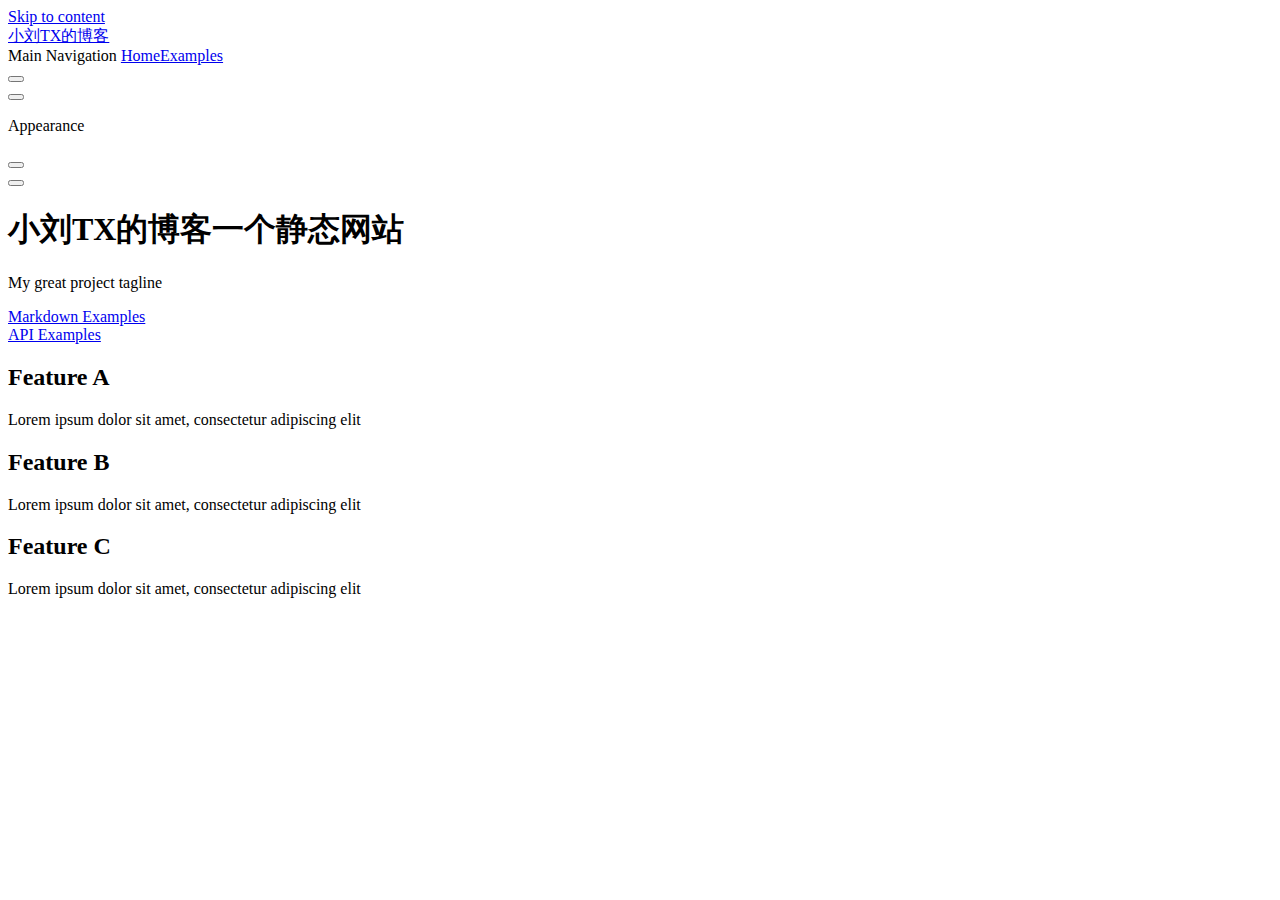
==== commit 707c0750: "Add files via upload" ====
--- a/index.html
+++ b/index.html
@@ -6,20 +6,20 @@
     <title>小刘TX的博客</title>
     <meta name="description" content="一个静态网站">
     <meta name="generator" content="VitePress v1.6.3">
-    <link rel="preload stylesheet" href="/assets/style.DR-BJpzL.css" as="style">
-    <link rel="preload stylesheet" href="/vp-icons.css" as="style">
+    <link rel="preload stylesheet" href="/personal-blog/assets/style.DC6nGvwN.css" as="style">
+    <link rel="preload stylesheet" href="/personal-blog/vp-icons.css" as="style">
     
-    <script type="module" src="/assets/app.DN-K2FAy.js"></script>
-    <link rel="preload" href="/assets/inter-roman-latin.Di8DUHzh.woff2" as="font" type="font/woff2" crossorigin="">
-    <link rel="modulepreload" href="/assets/chunks/theme.DOI5r0Nc.js">
-    <link rel="modulepreload" href="/assets/chunks/framework.Dh1jimFm.js">
-    <link rel="modulepreload" href="/assets/index.md.BdASEzcj.lean.js">
+    <script type="module" src="/personal-blog/assets/app.B6aO3zOs.js"></script>
+    <link rel="preload" href="/personal-blog/assets/inter-roman-latin.Di8DUHzh.woff2" as="font" type="font/woff2" crossorigin="">
+    <link rel="modulepreload" href="/personal-blog/assets/chunks/theme.DceeIomP.js">
+    <link rel="modulepreload" href="/personal-blog/assets/chunks/framework.O0kzm5g9.js">
+    <link rel="modulepreload" href="/personal-blog/assets/index.md.DMVHPq2D.lean.js">
     <script id="check-dark-mode">(()=>{const e=localStorage.getItem("vitepress-theme-appearance")||"auto",a=window.matchMedia("(prefers-color-scheme: dark)").matches;(!e||e==="auto"?a:e==="dark")&&document.documentElement.classList.add("dark")})();</script>
     <script id="check-mac-os">document.documentElement.classList.toggle("mac",/Mac|iPhone|iPod|iPad/i.test(navigator.platform));</script>
   </head>
   <body>
-    <div id="app"><div class="Layout" data-v-cffda653><!--[--><!--]--><!--[--><span tabindex="-1" data-v-fb5bf28b></span><a href="#VPContent" class="VPSkipLink visually-hidden" data-v-fb5bf28b>Skip to content</a><!--]--><!----><header class="VPNav" data-v-cffda653 data-v-5a8ce4e8><div class="VPNavBar" data-v-5a8ce4e8 data-v-604f4d9f><div class="wrapper" data-v-604f4d9f><div class="container" data-v-604f4d9f><div class="title" data-v-604f4d9f><div class="VPNavBarTitle" data-v-604f4d9f data-v-f2cc0f52><a class="title" href="/" data-v-f2cc0f52><!--[--><!--]--><!----><span data-v-f2cc0f52>小刘TX的博客</span><!--[--><!--]--></a></div></div><div class="content" data-v-604f4d9f><div class="content-body" data-v-604f4d9f><!--[--><!--]--><div class="VPNavBarSearch search" data-v-604f4d9f><!----></div><nav aria-labelledby="main-nav-aria-label" class="VPNavBarMenu menu" data-v-604f4d9f data-v-b6fa5ab4><span id="main-nav-aria-label" class="visually-hidden" data-v-b6fa5ab4> Main Navigation </span><!--[--><!--[--><a class="VPLink link VPNavBarMenuLink active" href="/" tabindex="0" data-v-b6fa5ab4 data-v-6e73f214><!--[--><span data-v-6e73f214>Home</span><!--]--></a><!--]--><!--[--><a class="VPLink link VPNavBarMenuLink" href="/markdown-examples.html" tabindex="0" data-v-b6fa5ab4 data-v-6e73f214><!--[--><span data-v-6e73f214>Examples</span><!--]--></a><!--]--><!--]--></nav><!----><div class="VPNavBarAppearance appearance" data-v-604f4d9f data-v-b0b735d3><button class="VPSwitch VPSwitchAppearance" type="button" role="switch" title aria-checked="false" data-v-b0b735d3 data-v-f0756e4e data-v-28f9c697><span class="check" data-v-28f9c697><span class="icon" data-v-28f9c697><!--[--><span class="vpi-sun sun" data-v-f0756e4e></span><span class="vpi-moon moon" data-v-f0756e4e></span><!--]--></span></span></button></div><div class="VPSocialLinks VPNavBarSocialLinks social-links" data-v-604f4d9f data-v-5e07766b data-v-6dfe697a><!--[--><a class="VPSocialLink no-icon" href="https://github.com/vuejs/vitepress" aria-label="github" target="_blank" rel="noopener" data-v-6dfe697a data-v-dd1ff30a><span class="vpi-social-github"></span></a><!--]--></div><div class="VPFlyout VPNavBarExtra extra" data-v-604f4d9f data-v-d8165bf3 data-v-608fc5df><button type="button" class="button" aria-haspopup="true" aria-expanded="false" aria-label="extra navigation" data-v-608fc5df><span class="vpi-more-horizontal icon" data-v-608fc5df></span></button><div class="menu" data-v-608fc5df><div class="VPMenu" data-v-608fc5df data-v-5457ece8><!----><!--[--><!--[--><!----><div class="group" data-v-d8165bf3><div class="item appearance" data-v-d8165bf3><p class="label" data-v-d8165bf3>Appearance</p><div class="appearance-action" data-v-d8165bf3><button class="VPSwitch VPSwitchAppearance" type="button" role="switch" title aria-checked="false" data-v-d8165bf3 data-v-f0756e4e data-v-28f9c697><span class="check" data-v-28f9c697><span class="icon" data-v-28f9c697><!--[--><span class="vpi-sun sun" data-v-f0756e4e></span><span class="vpi-moon moon" data-v-f0756e4e></span><!--]--></span></span></button></div></div></div><div class="group" data-v-d8165bf3><div class="item social-links" data-v-d8165bf3><div class="VPSocialLinks social-links-list" data-v-d8165bf3 data-v-6dfe697a><!--[--><a class="VPSocialLink no-icon" href="https://github.com/vuejs/vitepress" aria-label="github" target="_blank" rel="noopener" data-v-6dfe697a data-v-dd1ff30a><span class="vpi-social-github"></span></a><!--]--></div></div></div><!--]--><!--]--></div></div></div><!--[--><!--]--><button type="button" class="VPNavBarHamburger hamburger" aria-label="mobile navigation" aria-expanded="false" aria-controls="VPNavScreen" data-v-604f4d9f data-v-2de481cb><span class="container" data-v-2de481cb><span class="top" data-v-2de481cb></span><span class="middle" data-v-2de481cb></span><span class="bottom" data-v-2de481cb></span></span></button></div></div></div></div><div class="divider" data-v-604f4d9f><div class="divider-line" data-v-604f4d9f></div></div></div><!----></header><!----><!----><div class="VPContent is-home" id="VPContent" data-v-cffda653 data-v-0aaffb21><div class="VPHome" data-v-0aaffb21 data-v-26cb7b18><!--[--><!--]--><div class="VPHero VPHomeHero" data-v-26cb7b18 data-v-3a90481c><div class="container" data-v-3a90481c><div class="main" data-v-3a90481c><!--[--><!--]--><!--[--><h1 class="heading" data-v-3a90481c><span class="name clip" data-v-3a90481c>小刘TX的博客</span><span class="text" data-v-3a90481c>一个静态网站</span></h1><p class="tagline" data-v-3a90481c>My great project tagline</p><!--]--><!--[--><!--]--><div class="actions" data-v-3a90481c><!--[--><div class="action" data-v-3a90481c><a class="VPButton medium brand" href="/markdown-examples.html" data-v-3a90481c data-v-71d1b9db>Markdown Examples</a></div><div class="action" data-v-3a90481c><a class="VPButton medium alt" href="/api-examples.html" data-v-3a90481c data-v-71d1b9db>API Examples</a></div><!--]--></div><!--[--><!--]--></div><!----></div></div><!--[--><!--]--><!--[--><!--]--><div class="VPFeatures VPHomeFeatures" data-v-26cb7b18 data-v-6d225be8><div class="container" data-v-6d225be8><div class="items" data-v-6d225be8><!--[--><div class="grid-3 item" data-v-6d225be8><div class="VPLink no-icon VPFeature" data-v-6d225be8 data-v-af49fdbc><!--[--><article class="box" data-v-af49fdbc><!----><h2 class="title" data-v-af49fdbc>Feature A</h2><p class="details" data-v-af49fdbc>Lorem ipsum dolor sit amet, consectetur adipiscing elit</p><!----></article><!--]--></div></div><div class="grid-3 item" data-v-6d225be8><div class="VPLink no-icon VPFeature" data-v-6d225be8 data-v-af49fdbc><!--[--><article class="box" data-v-af49fdbc><!----><h2 class="title" data-v-af49fdbc>Feature B</h2><p class="details" data-v-af49fdbc>Lorem ipsum dolor sit amet, consectetur adipiscing elit</p><!----></article><!--]--></div></div><div class="grid-3 item" data-v-6d225be8><div class="VPLink no-icon VPFeature" data-v-6d225be8 data-v-af49fdbc><!--[--><article class="box" data-v-af49fdbc><!----><h2 class="title" data-v-af49fdbc>Feature C</h2><p class="details" data-v-af49fdbc>Lorem ipsum dolor sit amet, consectetur adipiscing elit</p><!----></article><!--]--></div></div><!--]--></div></div></div><!--[--><!--]--><div class="vp-doc container" style="" data-v-26cb7b18 data-v-131999ff><!--[--><div style="position:relative;" data-v-26cb7b18><div></div></div><!--]--></div></div></div><!----><!--[--><!--]--></div></div>
-    <script>window.__VP_HASH_MAP__=JSON.parse("{\"api-examples.md\":\"CRRh3xeI\",\"index.md\":\"BdASEzcj\",\"markdown-examples.md\":\"ediKJOVO\"}");window.__VP_SITE_DATA__=JSON.parse("{\"lang\":\"en-US\",\"dir\":\"ltr\",\"title\":\"小刘TX的博客\",\"description\":\"一个静态网站\",\"base\":\"/\",\"head\":[],\"router\":{\"prefetchLinks\":true},\"appearance\":true,\"themeConfig\":{\"nav\":[{\"text\":\"Home\",\"link\":\"/\"},{\"text\":\"Examples\",\"link\":\"/markdown-examples\"}],\"sidebar\":[{\"text\":\"Examples\",\"items\":[{\"text\":\"Markdown Examples\",\"link\":\"/markdown-examples\"},{\"text\":\"Runtime API Examples\",\"link\":\"/api-examples\"}]}],\"socialLinks\":[{\"icon\":\"github\",\"link\":\"https://github.com/vuejs/vitepress\"}]},\"locales\":{},\"scrollOffset\":134,\"cleanUrls\":false}");</script>
+    <div id="app"><div class="Layout" data-v-cffda653><!--[--><!--]--><!--[--><span tabindex="-1" data-v-fb5bf28b></span><a href="#VPContent" class="VPSkipLink visually-hidden" data-v-fb5bf28b>Skip to content</a><!--]--><!----><header class="VPNav" data-v-cffda653 data-v-5a8ce4e8><div class="VPNavBar" data-v-5a8ce4e8 data-v-604f4d9f><div class="wrapper" data-v-604f4d9f><div class="container" data-v-604f4d9f><div class="title" data-v-604f4d9f><div class="VPNavBarTitle" data-v-604f4d9f data-v-f2cc0f52><a class="title" href="/personal-blog/" data-v-f2cc0f52><!--[--><!--]--><!----><span data-v-f2cc0f52>小刘TX的博客</span><!--[--><!--]--></a></div></div><div class="content" data-v-604f4d9f><div class="content-body" data-v-604f4d9f><!--[--><!--]--><div class="VPNavBarSearch search" data-v-604f4d9f><!----></div><nav aria-labelledby="main-nav-aria-label" class="VPNavBarMenu menu" data-v-604f4d9f data-v-b6fa5ab4><span id="main-nav-aria-label" class="visually-hidden" data-v-b6fa5ab4> Main Navigation </span><!--[--><!--[--><a class="VPLink link VPNavBarMenuLink active" href="/personal-blog/" tabindex="0" data-v-b6fa5ab4 data-v-6e73f214><!--[--><span data-v-6e73f214>Home</span><!--]--></a><!--]--><!--[--><a class="VPLink link VPNavBarMenuLink" href="/personal-blog/markdown-examples.html" tabindex="0" data-v-b6fa5ab4 data-v-6e73f214><!--[--><span data-v-6e73f214>Examples</span><!--]--></a><!--]--><!--]--></nav><!----><div class="VPNavBarAppearance appearance" data-v-604f4d9f data-v-b0b735d3><button class="VPSwitch VPSwitchAppearance" type="button" role="switch" title aria-checked="false" data-v-b0b735d3 data-v-f0756e4e data-v-28f9c697><span class="check" data-v-28f9c697><span class="icon" data-v-28f9c697><!--[--><span class="vpi-sun sun" data-v-f0756e4e></span><span class="vpi-moon moon" data-v-f0756e4e></span><!--]--></span></span></button></div><div class="VPSocialLinks VPNavBarSocialLinks social-links" data-v-604f4d9f data-v-5e07766b data-v-6dfe697a><!--[--><a class="VPSocialLink no-icon" href="https://github.com/vuejs/vitepress" aria-label="github" target="_blank" rel="noopener" data-v-6dfe697a data-v-dd1ff30a><span class="vpi-social-github"></span></a><!--]--></div><div class="VPFlyout VPNavBarExtra extra" data-v-604f4d9f data-v-d8165bf3 data-v-608fc5df><button type="button" class="button" aria-haspopup="true" aria-expanded="false" aria-label="extra navigation" data-v-608fc5df><span class="vpi-more-horizontal icon" data-v-608fc5df></span></button><div class="menu" data-v-608fc5df><div class="VPMenu" data-v-608fc5df data-v-5457ece8><!----><!--[--><!--[--><!----><div class="group" data-v-d8165bf3><div class="item appearance" data-v-d8165bf3><p class="label" data-v-d8165bf3>Appearance</p><div class="appearance-action" data-v-d8165bf3><button class="VPSwitch VPSwitchAppearance" type="button" role="switch" title aria-checked="false" data-v-d8165bf3 data-v-f0756e4e data-v-28f9c697><span class="check" data-v-28f9c697><span class="icon" data-v-28f9c697><!--[--><span class="vpi-sun sun" data-v-f0756e4e></span><span class="vpi-moon moon" data-v-f0756e4e></span><!--]--></span></span></button></div></div></div><div class="group" data-v-d8165bf3><div class="item social-links" data-v-d8165bf3><div class="VPSocialLinks social-links-list" data-v-d8165bf3 data-v-6dfe697a><!--[--><a class="VPSocialLink no-icon" href="https://github.com/vuejs/vitepress" aria-label="github" target="_blank" rel="noopener" data-v-6dfe697a data-v-dd1ff30a><span class="vpi-social-github"></span></a><!--]--></div></div></div><!--]--><!--]--></div></div></div><!--[--><!--]--><button type="button" class="VPNavBarHamburger hamburger" aria-label="mobile navigation" aria-expanded="false" aria-controls="VPNavScreen" data-v-604f4d9f data-v-2de481cb><span class="container" data-v-2de481cb><span class="top" data-v-2de481cb></span><span class="middle" data-v-2de481cb></span><span class="bottom" data-v-2de481cb></span></span></button></div></div></div></div><div class="divider" data-v-604f4d9f><div class="divider-line" data-v-604f4d9f></div></div></div><!----></header><!----><!----><div class="VPContent is-home" id="VPContent" data-v-cffda653 data-v-0aaffb21><div class="VPHome" data-v-0aaffb21 data-v-26cb7b18><!--[--><!--]--><div class="VPHero VPHomeHero" data-v-26cb7b18 data-v-3a90481c><div class="container" data-v-3a90481c><div class="main" data-v-3a90481c><!--[--><!--]--><!--[--><h1 class="heading" data-v-3a90481c><span class="name clip" data-v-3a90481c>小刘TX的博客</span><span class="text" data-v-3a90481c>一个静态网站</span></h1><p class="tagline" data-v-3a90481c>My great project tagline</p><!--]--><!--[--><!--]--><div class="actions" data-v-3a90481c><!--[--><div class="action" data-v-3a90481c><a class="VPButton medium brand" href="/personal-blog/markdown-examples.html" data-v-3a90481c data-v-71d1b9db>Markdown Examples</a></div><div class="action" data-v-3a90481c><a class="VPButton medium alt" href="/personal-blog/api-examples.html" data-v-3a90481c data-v-71d1b9db>API Examples</a></div><!--]--></div><!--[--><!--]--></div><!----></div></div><!--[--><!--]--><!--[--><!--]--><div class="VPFeatures VPHomeFeatures" data-v-26cb7b18 data-v-6d225be8><div class="container" data-v-6d225be8><div class="items" data-v-6d225be8><!--[--><div class="grid-3 item" data-v-6d225be8><div class="VPLink no-icon VPFeature" data-v-6d225be8 data-v-af49fdbc><!--[--><article class="box" data-v-af49fdbc><!----><h2 class="title" data-v-af49fdbc>Feature A</h2><p class="details" data-v-af49fdbc>Lorem ipsum dolor sit amet, consectetur adipiscing elit</p><!----></article><!--]--></div></div><div class="grid-3 item" data-v-6d225be8><div class="VPLink no-icon VPFeature" data-v-6d225be8 data-v-af49fdbc><!--[--><article class="box" data-v-af49fdbc><!----><h2 class="title" data-v-af49fdbc>Feature B</h2><p class="details" data-v-af49fdbc>Lorem ipsum dolor sit amet, consectetur adipiscing elit</p><!----></article><!--]--></div></div><div class="grid-3 item" data-v-6d225be8><div class="VPLink no-icon VPFeature" data-v-6d225be8 data-v-af49fdbc><!--[--><article class="box" data-v-af49fdbc><!----><h2 class="title" data-v-af49fdbc>Feature C</h2><p class="details" data-v-af49fdbc>Lorem ipsum dolor sit amet, consectetur adipiscing elit</p><!----></article><!--]--></div></div><!--]--></div></div></div><!--[--><!--]--><div class="vp-doc container" style="" data-v-26cb7b18 data-v-131999ff><!--[--><div style="position:relative;" data-v-26cb7b18><div></div></div><!--]--></div></div></div><!----><!--[--><!--]--></div></div>
+    <script>window.__VP_HASH_MAP__=JSON.parse("{\"api-examples.md\":\"fdkCt1A_\",\"index.md\":\"DMVHPq2D\",\"markdown-examples.md\":\"nRRRl3IP\"}");window.__VP_SITE_DATA__=JSON.parse("{\"lang\":\"en-US\",\"dir\":\"ltr\",\"title\":\"小刘TX的博客\",\"description\":\"一个静态网站\",\"base\":\"/personal-blog/\",\"head\":[],\"router\":{\"prefetchLinks\":true},\"appearance\":true,\"themeConfig\":{\"nav\":[{\"text\":\"Home\",\"link\":\"/\"},{\"text\":\"Examples\",\"link\":\"/markdown-examples\"}],\"sidebar\":[{\"text\":\"Examples\",\"items\":[{\"text\":\"Markdown Examples\",\"link\":\"/markdown-examples\"},{\"text\":\"Runtime API Examples\",\"link\":\"/api-examples\"}]}],\"socialLinks\":[{\"icon\":\"github\",\"link\":\"https://github.com/vuejs/vitepress\"}]},\"locales\":{},\"scrollOffset\":134,\"cleanUrls\":false}");</script>
     
   </body>
 </html>